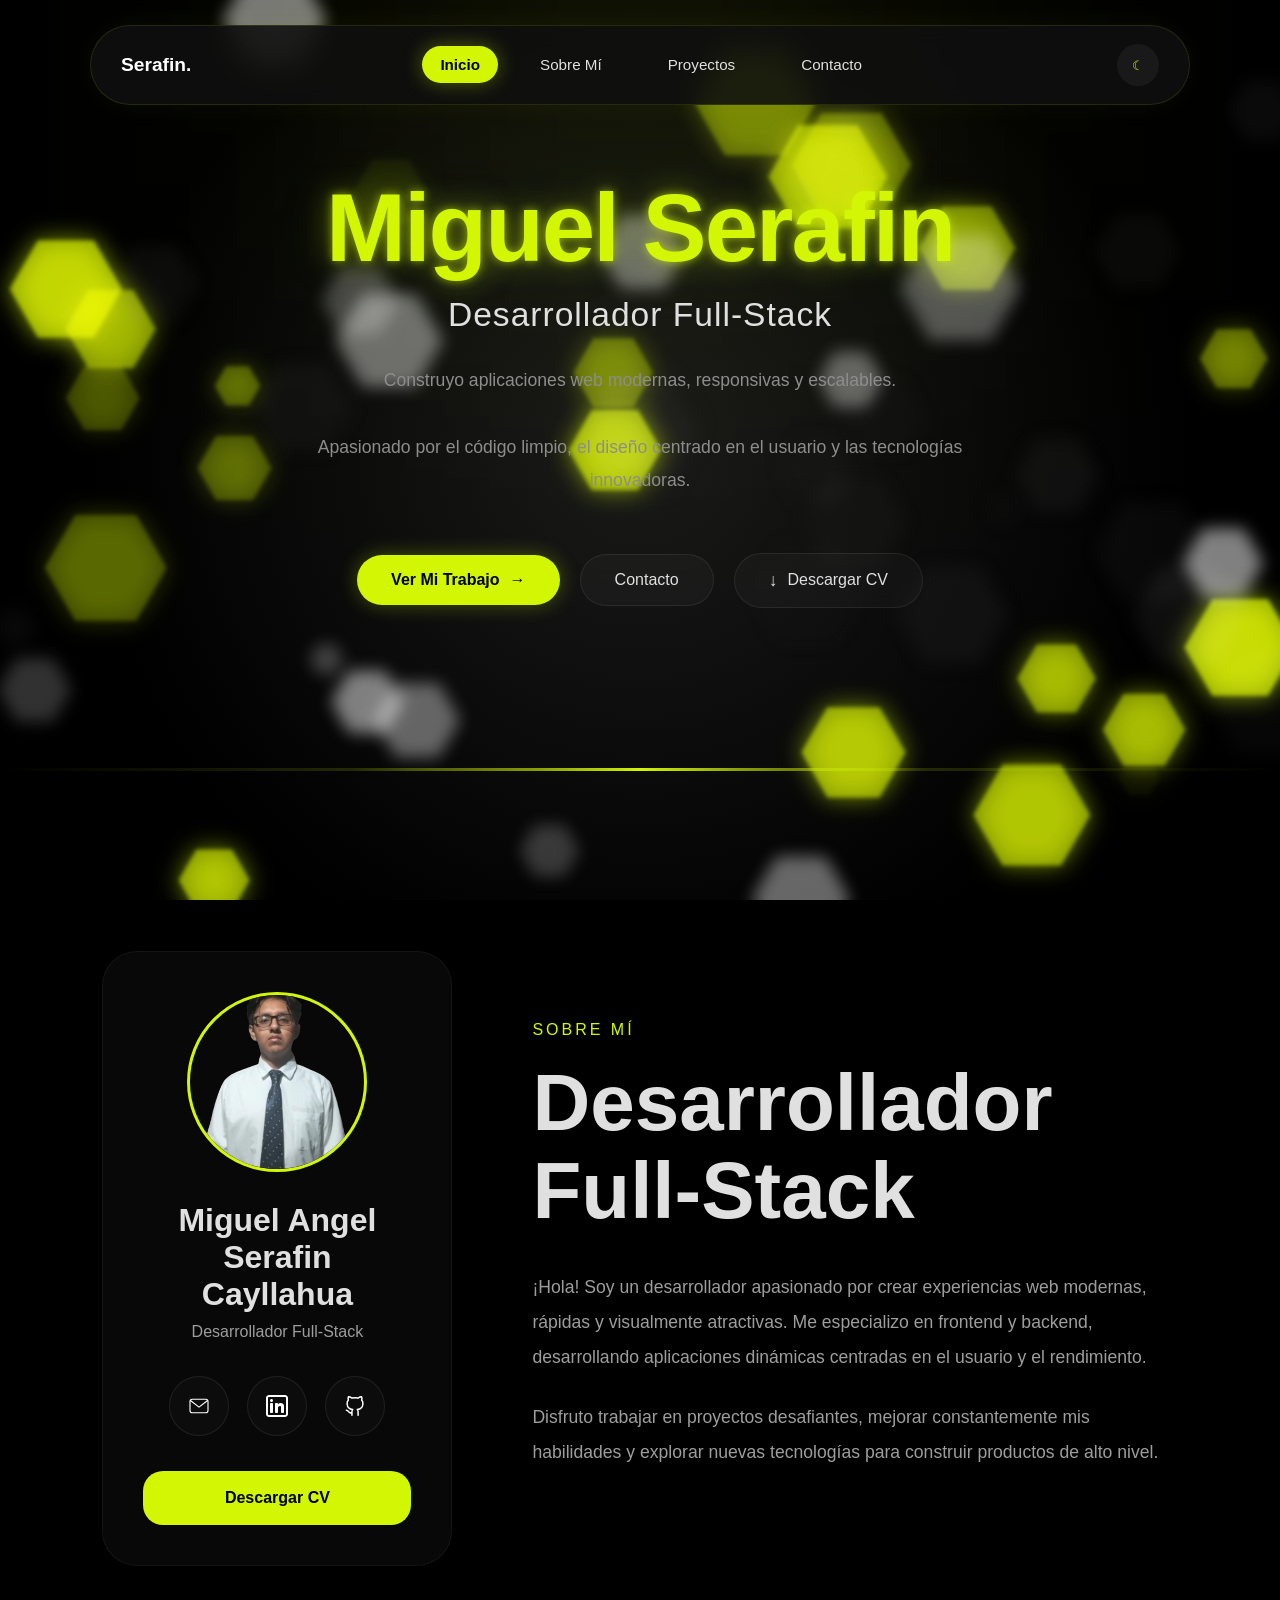
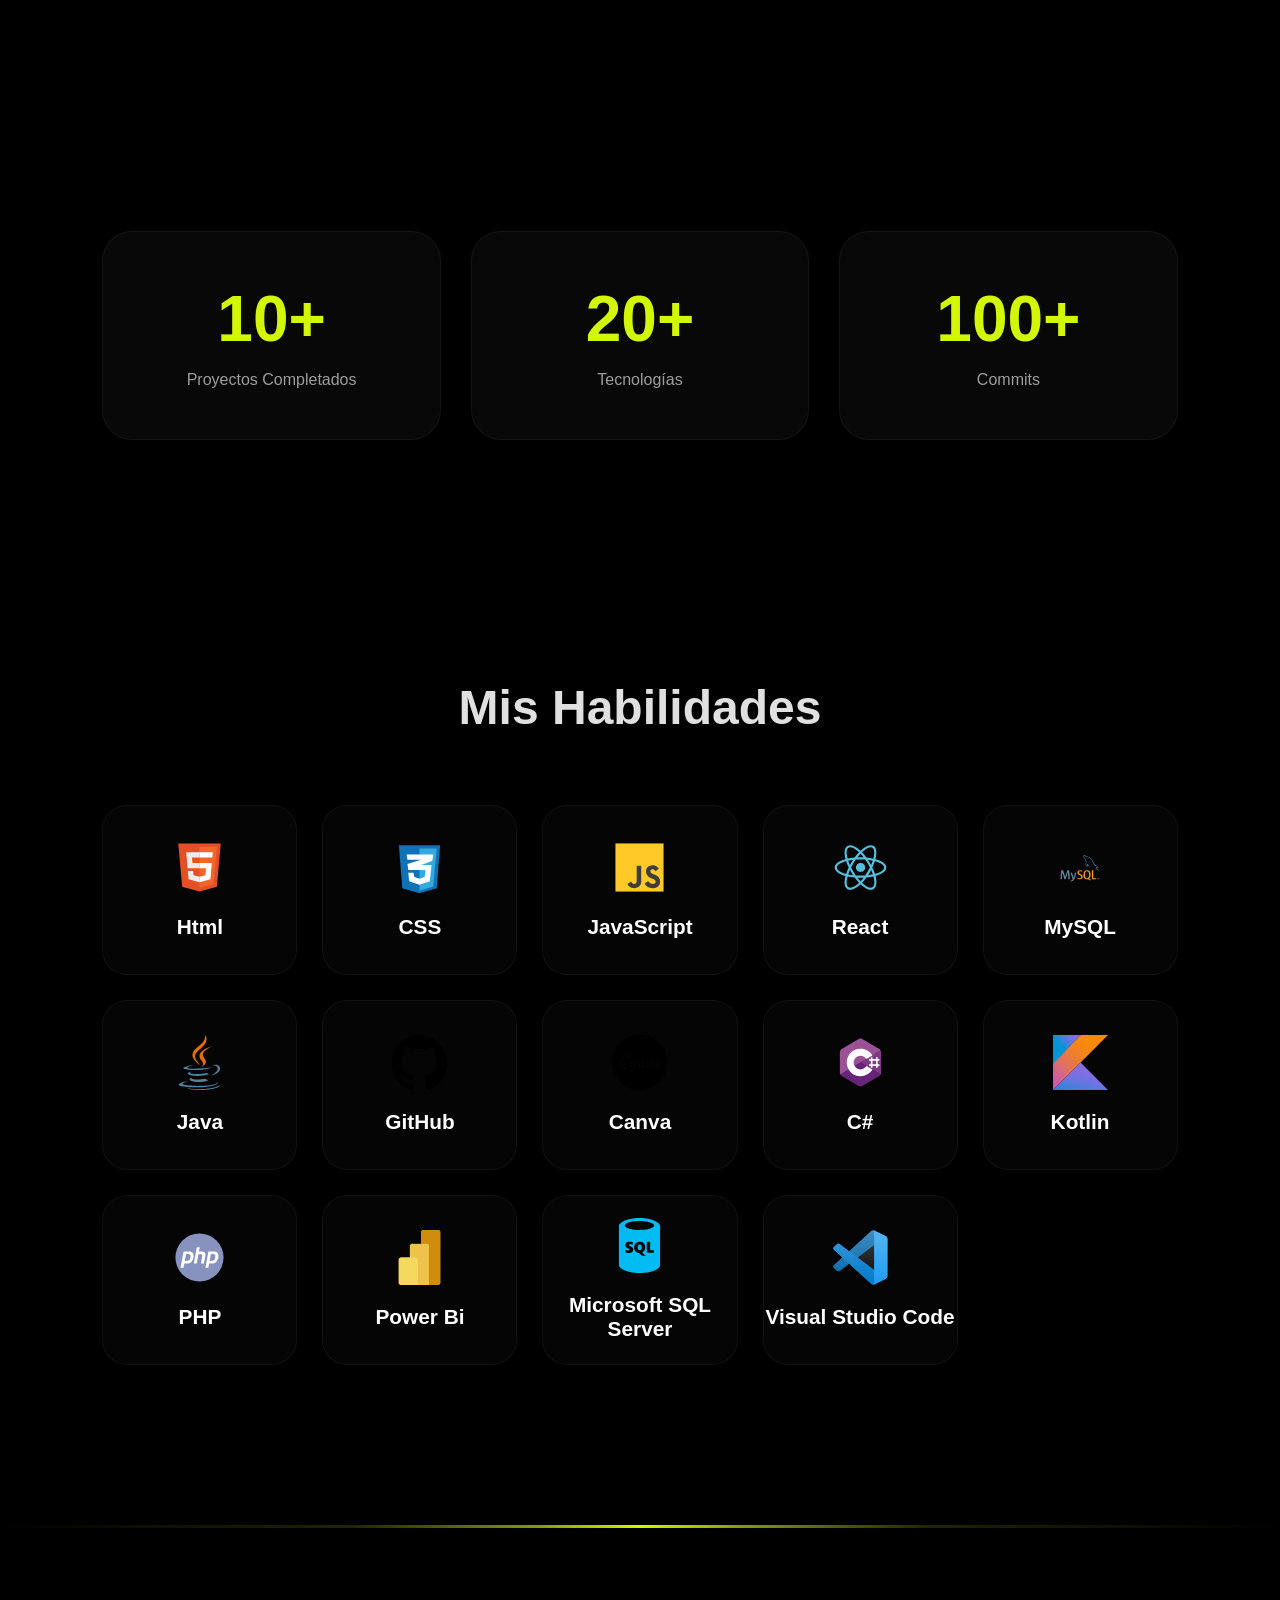
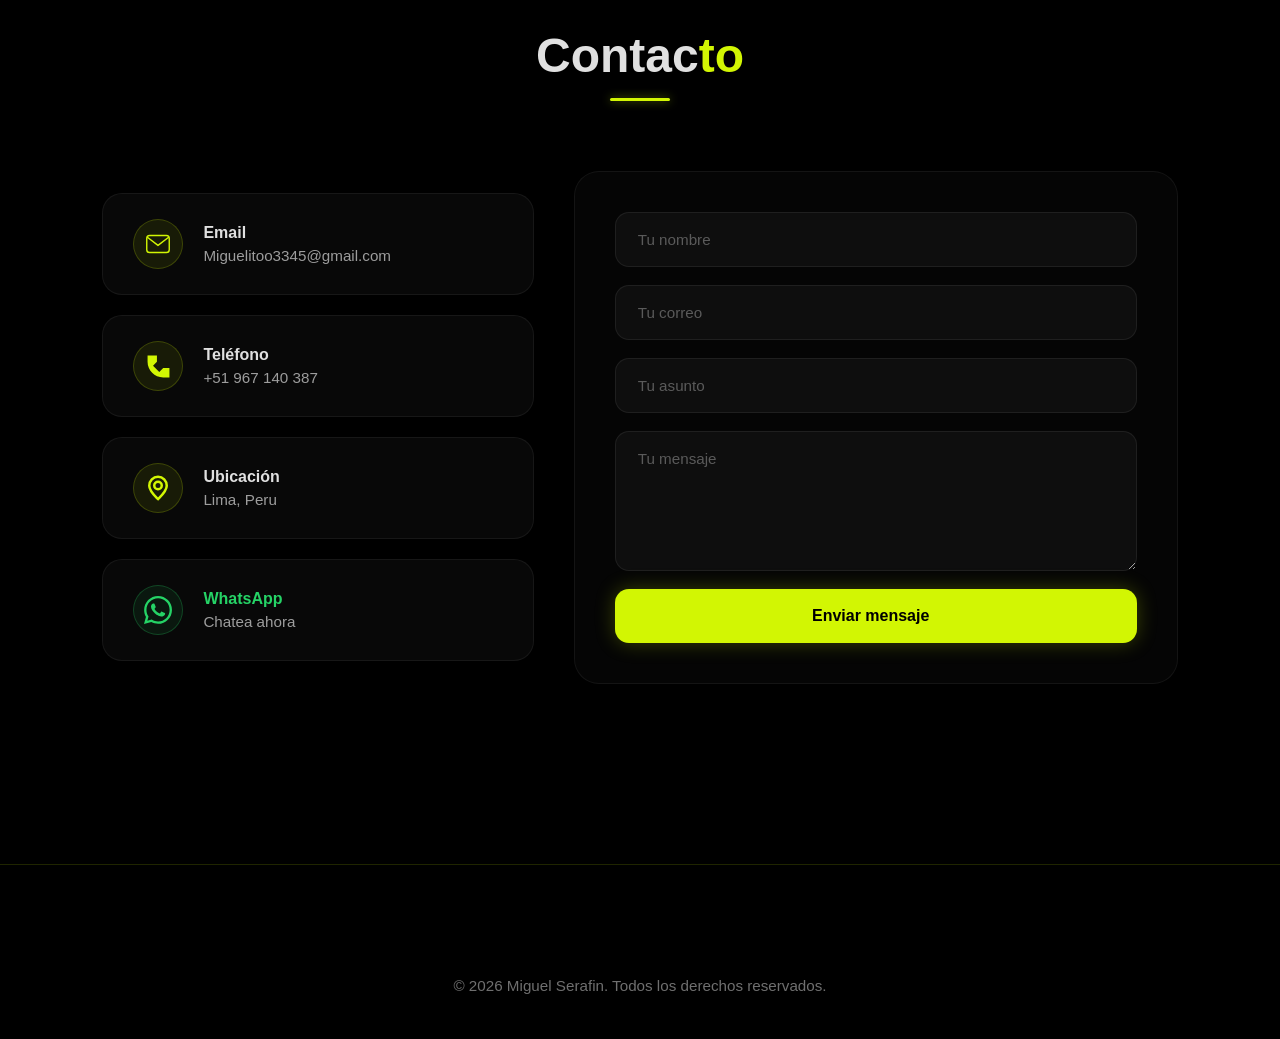
==== index.html @ 32eafc14 "Update index.html" ====
<!DOCTYPE html>
<html lang="es">

<head>

    <meta charset="UTF-8">

    <title>Portfolio</title>

    <link rel="icon" href="assets/icon/favicon.png">
    <link rel="stylesheet" href="CSS/footer.css">
    <link rel="stylesheet" href="CSS/navbar.css">
    <link rel="stylesheet" href="CSS/background.css">
    <link rel="stylesheet" href="CSS/style.css">
    
</head>

<body>

    <!-- BACKGROUND -->
    <canvas id="hex-bg"></canvas>
    <!-- NAVBAR -->
    <div id="navbar-container" ></div>
    <!--HERO-->
    <section class="hero-section" id="home">
        <div class="hero-container">
            <!-- TITLE -->
            <h1 class="hero-title">
                Miguel Serafin
            </h1>
            <!-- SUBTITLE -->
            <h2 class="hero-subtitle">
                Desarrollador Full-Stack
            </h2>
            <!-- DESCRIPTION -->
            <p class="hero-description">
                Construyo aplicaciones web modernas,
                responsivas y escalables.
                <br><br>
                Apasionado por el código limpio,
                el diseño centrado en el usuario
                y las tecnologías innovadoras.

            </p>
            <!-- BUTTONS -->
            <div class="hero-buttons">
                <!-- PROJECTS -->
                <a
                    href="proyectos.html"
                    class="btn btn-primary"
                >
                    Ver Mi Trabajo
                    <span class="arrow">
                        →
                    </span>
                </a>
                <!-- CONTACT -->
                <a
                    href="#contact"
                    class="btn btn-secondary"
                >
                    Contacto
                </a>
                <!-- CV -->
                <a
                    href="#"
                    class="btn btn-secondary btn-icon"
                >
                    <span class="icon-download">
                        ↓
                    </span>
                    Descargar CV
                </a>
            </div>
        </div>
    </section>

    
<div class="divider-line"></div>
<!-------------------------------------------------------------------------------------------------------------
                                                        SOBRE MÍ 
 -------------------------------------------------------------------------------------------------------------->
<section class="about-hero" id="about">

        <div class="about-container">

            <!-- LEFT PROFILE -->
            <div class="about-profile">

                <!-- IMAGE -->
                <div  class="profile-image">
                    <img src="assets/imagen/foto-cv-1.webp" alt="Foto"/>
                </div >

                <!-- NAME -->
                <h2>
                    Miguel Angel </br>Serafin Cayllahua
                </h2>

                <span class="profile-role">
                    Desarrollador Full-Stack
                </span>

                <!-- SOCIALS -->
                <div class="profile-socials">

                    <a href="#contact">
                        <img src="assets/icon/email-svg.svg" alt="LinkedIn">
                    </a>

                    <a href="#">
                        <img src="assets/icon/lkdn-svg.svg" alt="LinkedIn">
                    </a>

                    <a href="#">
                        <img src="assets/icon/hg-svg.svg" alt="LinkedIn">
                    </a>

                </div>

                <!-- BUTTON -->
                <a href="assets/doc/CV_Serafin.pdf" class="profile-btn" download>
                    Descargar CV
                </a>

            </div>

            <!-- RIGHT CONTENT -->
            <div class="about-content">

                <p class="about-tag">
                    SOBRE MÍ
                </p>

                <h1>
                    Desarrollador Full-Stack
                </h1>

                <p class="about-description">

                    ¡Hola! Soy un desarrollador apasionado
                    por crear experiencias web modernas,
                    rápidas y visualmente atractivas.

                    Me especializo en frontend y backend,
                    desarrollando aplicaciones dinámicas
                    centradas en el usuario y el rendimiento.

                </p>

                <p class="about-description">

                    Disfruto trabajar en proyectos desafiantes,
                    mejorar constantemente mis habilidades
                    y explorar nuevas tecnologías para
                    construir productos de alto nivel.

                </p>

            </div>

        </div>

    </section>
    <!-- ========================= -->
    <!-- STATS -->
    <!-- ========================= -->

    <section class="stats-section">

        <div class="stats-grid">
            <!--
            <div class="stat-card">

                <h2>3+</h2>

                <span>
                    Años de Experiencia
                </span>

            </div>
            -->

            <div class="stat-card">

                <h2>10+</h2>

                <span>
                    Proyectos Completados
                </span>

            </div>

            <div class="stat-card">

                <h2>20+</h2>

                <span>
                    Tecnologías
                </span>

            </div>

            <div class="stat-card">

                <h2>100+</h2>

                <span>
                    Commits
                </span>

            </div>

        </div>

    </section>

    <!-- ========================= -->
    <!-- SKILLS -->
    <!-- ========================= -->

    <section class="skills-section">

        <div class="section-title">

            <h2>
                Mis Habilidades
            </h2>

        </div>

        <div class="skills-grid">

            
            <div class="skill-card Html">

                <img src="assets/icon/html_svg.svg" alt="Html">

                <h3>Html</h3>

            </div>
            <div class="skill-card CSS">

                <img src="assets/icon/css_svg.svg" alt="CSS">

                <h3>CSS</h3>

            </div>
            <div class="skill-card JaSc">

                <img src="assets/icon/js_svg.svg" alt="JaSc">

                <h3>JavaScript</h3>

            </div>
            <div class="skill-card react">

                <img src="assets/icon/react-svg.svg" alt="React">

                <h3>React</h3>

            </div>
            <div class="skill-card mysql">

                <img src="assets/icon/mysql_svg.svg" alt="mysql">

                <h3>MySQL</h3>

            </div>
            
            <div class="skill-card java">

                <img src="assets/icon/java_svg.svg" alt="java">

                <h3>Java</h3>

            </div>
            
            <div class="skill-card github">

                <img src="assets/icon/github_svg.svg" alt="github">

                <h3>GitHub</h3>

            </div>
            
            <div class="skill-card canva">

                <img src="assets/icon/Canva_svg.svg" alt="canva">

                <h3>Canva</h3>

            </div>
            <div class="skill-card csharp">

                <img src="assets/icon/csharp_svg.svg" alt="csharp">

                <h3>C#</h3>

            </div>
            <div class="skill-card kotlin">

                <img src="assets/icon/kotlin_svg.svg" alt="kotlin">

                <h3>Kotlin</h3>

            </div>
            <div class="skill-card php">

                <img src="assets/icon/php_svg.svg" alt="php">

                <h3>PHP</h3>

            </div>
            <div class="skill-card powerbi">

                <img src="assets/icon/PowerBI_svg.svg" alt="powerbi">

                <h3>Power Bi</h3>

            </div>
            <div class="skill-card sql">

                <img src="assets/icon/sql_svg.svg" alt="sql">

                <h3>Microsoft SQL Server</h3>

            </div>
            <div class="skill-card vsc">

                <img src="assets/icon/visual_studio_code_svg.svg" alt="vsc">

                <h3>Visual Studio Code</h3>

            </div>

        </div>

    </section>

     <!-------------------------------------------------------------------------------------------------------------
                                                            FIN
    -------------------------------------------------------------------------------------------------------------->
    <div class="divider-line"></div>
    <!-------------------------------------------------------------------------------------------------------------
                                                            CONTACTAME
    -------------------------------------------------------------------------------------------------------------->

    <section class="contact-section" id="contact">

        <div class="contact-title">
            <h2>Contac<span>to</span></h2>
            <div class="contact-underline"></div>
        </div>

        <div class="contact-container">

            <!-- LEFT - INFO -->
            <div class="contact-info">

                <!-- EMAIL -->
                <div class="contact-card">
                    <div class="contact-icon">
                        <img src="assets/icon/email-svg.svg" alt="WhatsApp" width="30" height="30">
                    </div>
                    <div class="contact-text">
                        <h3>Email</h3>
                        <p>Miguelitoo3345@gmail.com</p>
                    </div>
                </div>

                <!-- PHONE -->
                <div class="contact-card">
                    <div class="contact-icon">
                        <img src="assets/icon/phone-svg.svg" alt="WhatsApp" width="25" height="25">
                    </div>
                    <div class="contact-text">
                        <h3>Teléfono</h3>
                        <p>+51 967 140 387</p>
                    </div>
                </div>

                <!-- LOCATION -->
                <div class="contact-card">
                    <div class="contact-icon">
                        <img src="assets/icon/location-svg.svg" alt="WhatsApp" width="30" height="30">
                    </div> 
                    <div class="contact-text">
                        <h3>Ubicación</h3>
                        <p>Lima, Peru</p>
                    </div>
                </div>

                <!-- WHATSAPP -->
                <div class="contact-card contact-card--whatsapp">
                    <div class="contact-icon">
                        <img src="assets/icon/wsp-2-svg.svg" alt="WhatsApp" width="30" height="30">
                    </div>
                    <div class="contact-text">
                        <h3>WhatsApp</h3>
                        <p>Chatea ahora</p>
                    </div>
                </div>

            </div>

            <!-- RIGHT - FORM -->
            <div class="contact-form">

                <input type="text" placeholder="Tu nombre" class="contact-input"/>

                <input type="email" placeholder="Tu correo" class="contact-input"/>

                <input type="text" placeholder="Tu asunto" class="contact-input"/>

                <textarea placeholder="Tu mensaje" class="contact-textarea"></textarea>

                <button class="contact-btn">
                    Enviar mensaje
                    <i class="fa-solid fa-paper-plane"></i>
                </button>

            </div>

        </div>

    </section>

    <!-------------------------------------------------------------------------------------------------------------
                                                            FIN
    -------------------------------------------------------------------------------------------------------------->




    
    <!-- FOOTER -->
    <div id="footer-container"></div>

    <!-- JAVASCRIPT -->
    <script src="JS/navbar.js"></script>
    <script src="JS/footer.js"></script>
    <script src="JS/background.js"></script>

</body>

</html>
---- CSS/footer.css ----
/****************************************************************
                            FOOTER
****************************************************************/

.footer{
    width:100%;

    padding:
    45px 20px;

    margin-top:120px;

    display:flex;
    flex-direction:column;
    align-items:center;
    justify-content:center;

    gap:25px;

    position:relative;

    border-top:
    1px solid rgba(210,246,3,0.15);

    background:
    rgba(0,0,0,0.45);

    backdrop-filter:blur(8px);
}

/* ================================================= */
/* SOCIALS */
/* ================================================= */

.footer-socials{
    display:flex;

    align-items:center;

    gap:28px;
}

/* ================================================= */

.footer-socials a{
    width:42px;
    height:42px;

    border-radius:50%;

    display:flex;
    align-items:center;
    justify-content:center;

    text-decoration:none;

    color:#8d8d8d;

    font-size:1.05rem;

    transition:0.35s ease;

    position:relative;
}

/* ================================================= */

.footer-socials a:hover{
    color:#D2F603;

    transform:translateY(-4px);

    text-shadow:
    0 0 15px rgba(210,246,3,0.7);
}

/* ================================================= */

.footer p{
    color:#6f6f6f;

    font-size:0.95rem;

    text-align:center;
}

/****************************************************************
                        RESPONSIVE
****************************************************************/

@media(max-width:768px){

    .footer{
        padding:
        40px 20px;
    }

    .footer-socials{
        gap:20px;
    }

}
---- CSS/navbar.css ----
/****************************************************************
                        NAVBAR
****************************************************************/

.header{
    position:fixed;

    top:25px;
    left:50%;

    transform:translateX(-50%);

    width:100%;

    display:flex;
    justify-content:center;

    z-index:9999;
}

/* ================================================= */

.navbar{
    width:1100px;
    height:80px;

    padding:0 30px;

    display:flex;
    align-items:center;
    justify-content:space-between;

    border-radius:60px;

    background:
    rgba(15,15,15,0.88);

    border:
    1px solid rgba(210,246,3,0.12);

    backdrop-filter:blur(12px);

    box-shadow:
    0 0 30px rgba(210,246,3,0.05);
}

/* ================================================= */

.logo{
    color:white;

    font-size:1.2rem;

    font-weight:700;
}

/* ================================================= */

.nav-links{
    display:flex;

    align-items:center;

    gap:18px;

    list-style:none;
}

/* ================================================= */

.nav-links a{
    text-decoration:none;

    color:#9f9f9f;

    padding:14px 24px;

    border-radius:40px;

    transition:0.35s ease;

    font-size:0.95rem;
}

/* ================================================= */

.nav-links a:hover{
    color:white;

    background:
    rgba(210,246,3,0.08);
}

/* ================================================= */

.nav-links a.active{
    background:#D2F603;

    color:#000;

    font-weight:700;

    box-shadow:
    0 0 25px rgba(210,246,3,0.45);
}

/* ================================================= */

.nav-right{
    display:flex;
    align-items:center;
}

/* ================================================= */

.theme-btn{
    width:42px;
    height:42px;

    border-radius:50%;

    border:none;

    cursor:pointer;

    background:
    rgba(255,255,255,0.05);

    color:#D2F603;

    transition:0.3s ease;
}

/* ================================================= */

.theme-btn:hover{
    transform:scale(1.08);

    background:#D2F603;

    color:#000;
}
/****************************************************************
                color cambiante al selecionar
*****************************************************************/
/* ========================= */
/* NAV LINKS */
/* ========================= */

.nav-links a{

    color:#E0E0E0;

    text-decoration:none;

    transition:0.3s ease;

    position:relative;
}

/* ========================= */
/* HOVER */
/* ========================= */

.nav-links a:hover{

    color:#D2F603;
}

/* ========================= */
/* ACTIVE */
/* ========================= */

.nav-links a.active{

    color:#D2F603;

    font-weight:700;
}

/* LINE */

/* ========================= */
/* ACTIVE */
/* ========================= */

.nav-links a.active{

    background:#D2F603;

    color:#000000;

    font-weight:700;

    padding:10px 18px;

    border-radius:30px;

    box-shadow:
    0 0 20px rgba(210,246,3,0.35);
}
.nav-links a:hover{

    color:#D2F603;
}
.nav-links a.active:hover{

    color:#000000;
}
/****************************************************************
                    RESPONSIVE
****************************************************************/

@media(max-width:1150px){

    .navbar{
        width:95%;
    }

}

@media(max-width:768px){

    .navbar{
        height:auto;

        padding:20px;

        flex-direction:column;

        gap:20px;

        border-radius:30px;
    }

    .nav-links{
        flex-wrap:wrap;

        justify-content:center;
    }

}
---- CSS/background.css ----
body{
    margin:0;

    background:
    linear-gradient(
        180deg,
        #1A1A1A 0%,
        #000000 50%,
        #1A1A1A 100%
    );

    overflow:hidden;
}

/* CANVAS */

#hex-bg{
    position:fixed;

    top:0;
    left:0;

    width:100%;
    height:100%;

    z-index:-1;
}
---- CSS/style.css ----
/* ===================================================== */
/* VARIABLES & RESET */
/* ===================================================== */

:root {
    --bg-main: #000000;
    --bg-secondary: #1A1A1A;
    --accent: #D2F603;
    --text-main: #E0E0E0;
}

* {
    margin: 0;
    padding: 0;
    box-sizing: border-box;
}

/* ===================================================== */
/* BODY */
/* ===================================================== */

body {
    font-family: Arial, sans-serif;
    background: var(--bg-main);
    color: var(--text-main);
    overflow-x: hidden;
    overflow-y: auto;
}

body::before {
    content: "";
    position: fixed;
    width: 600px;
    height: 600px;
    top: -300px;
    left: 50%;
    transform: translateX(-50%);
    background: rgba(210, 246, 3, 0.06);
    filter: blur(140px);
    z-index: -1;
}

/* ===================================================== */
/* BACKGROUND */
/* ===================================================== */

#hex-bg {
    position: fixed;
    top: 0;
    left: 0;
    width: 100%;
    height: 100%;
    z-index: -10;
    background: radial-gradient(circle at center, #1A1A1A 0%, #000000 70%);
}

/* ===================================================== */
/* LAYOUT */
/* ===================================================== */

main {
    width: 100%;
    position: relative;
    z-index: 2;
}

section {
    width: 100%;
    padding: 120px 8%;
}

/* ===================================================== */
/* HERO SECTION */
/* ===================================================== */

.hero-section {
    width: 100%;
    min-height: auto;
    display: flex;
    justify-content: center;
    align-items: flex-start;
    text-align: center;
    padding: 180px 20px 120px;
    position: relative;
    z-index: 2;
}

.hero-container {
    width: 100%;
    max-width: 900px;
    display: flex;
    flex-direction: column;
    align-items: center;
}

.hero-title {
    font-family: 'Rajdhani', sans-serif;
    font-size: 6rem;
    font-weight: 700;
    color: #D2F603;
    line-height: 1;
    letter-spacing: -2px;
    margin-bottom: 20px;
    text-shadow: 0 0 10px rgba(210, 246, 3, 0.6), 0 0 30px rgba(210, 246, 3, 0.35), 0 0 60px rgba(210, 246, 3, 0.15);
}

.hero-subtitle {
    font-size: 2.1rem;
    font-weight: 300;
    color: #E0E0E0;
    margin-bottom: 30px;
    letter-spacing: 1px;
}

.hero-description {
    max-width: 750px;
    font-size: 1.1rem;
    line-height: 1.9;
    color: #8d8d8d;
    margin-bottom: 55px;
}

.hero-buttons {
    display: flex;
    justify-content: center;
    align-items: center;
    flex-wrap: wrap;
    gap: 20px;
}

/* ===================================================== */
/* BUTTONS */
/* ===================================================== */

.btn {
    display: inline-flex;
    align-items: center;
    justify-content: center;
    gap: 10px;
    padding: 16px 34px;
    border-radius: 50px;
    text-decoration: none;
    font-size: 1rem;
    transition: 0.35s ease;
    position: relative;
    overflow: hidden;
}

.btn-primary {
    background: #D2F603;
    color: #000;
    font-weight: 700;
    box-shadow: 0 0 20px rgba(210, 246, 3, 0.3);
}

.btn-primary:hover {
    transform: translateY(-4px);
    box-shadow: 0 0 35px rgba(210, 246, 3, 0.45);
}

.arrow {
    transition: 0.3s ease;
}

.btn-primary:hover .arrow {
    transform: translateX(4px);
}

.btn-secondary {
    background: rgba(255, 255, 255, 0.03);
    border: 1px solid rgba(255, 255, 255, 0.08);
    color: #E0E0E0;
    backdrop-filter: blur(10px);
}

.btn-secondary:hover {
    transform: translateY(-4px);
    border-color: rgba(210, 246, 3, 0.25);
    background: rgba(255, 255, 255, 0.06);
    box-shadow: 0 0 20px rgba(210, 246, 3, 0.08);
}

.icon-download {
    font-size: 1.1rem;
}

/* ===================================================== */
/* ABOUT SECTION */
/* ===================================================== */

.about-hero {
    width: 100%;
    min-height: 100vh;
    padding: 140px 8% 80px;
}

.about-container {
    max-width: 1300px;
    margin: auto;
    display: grid;
    grid-template-columns: 350px 1fr;
    gap: 80px;
    align-items: center;
}

/* ===================================================== */
/* PROFILE */
/* ===================================================== */

.about-profile {
    background: rgba(255, 255, 255, 0.03);
    border: 1px solid rgba(255, 255, 255, 0.05);
    border-radius: 35px;
    padding: 40px;
    text-align: center;
    backdrop-filter: blur(10px);
}

.profile-image {
    width: 180px;
    height: 180px;
    margin: auto;
    margin-bottom: 30px;
    border-radius: 50%;
    overflow: hidden;
    border: 3px solid var(--accent);
}

.profile-image img {
    width: 100%;
    height: 100%;
    object-fit: cover;
    display: block;
}

.fake-image {
    width: 100%;
    height: 100%;
    border-radius: 50%;
    background: linear-gradient(135deg, #1A1A1A, #2a2a2a);
    border: 3px solid var(--accent);
    display: flex;
    align-items: center;
    justify-content: center;
    color: var(--accent);
    font-weight: 700;
    letter-spacing: 3px;
    box-shadow: 0 0 30px rgba(210, 246, 3, 0.15);
}

.about-profile h2 {
    font-size: 2rem;
    margin-bottom: 10px;
}

.about-profile span {
    color: #9d9d9d;
}

.profile-role {
    color: #9d9d9d;
    display: block;
    margin-bottom: 35px;
}

/* ===================================================== */
/* SOCIALS */
/* ===================================================== */

.profile-socials {
    display: flex;
    justify-content: center;
    gap: 18px;
    margin-bottom: 35px;
}
/******************************************************************/
.profile-socials a {
    width: 60px;
    height: 60px;

    border-radius: 50%;

    display: flex;

    align-items: center;
    justify-content: center;

    text-decoration: none;

    border: 1px solid rgba(255, 255, 255, 0.08);

    background: rgba(255, 255, 255, 0.02);

    transition: 0.35s ease;
}

/* SVG ICON */
.profile-socials a img{
    width:24px;
    height:24px;

    filter:
    brightness(0)
    invert(1);

    transition:0.35s ease;
}

/* HOVER */
.profile-socials a:hover{

    background:var(--accent);

    border-color:var(--accent);

    transform:
    translateY(-5px)
    scale(1.05);

    box-shadow:
    0 0 25px rgba(210,246,3,0.35);
}

/* ICON HOVER */
.profile-socials a:hover img{

    filter:
    brightness(0);

}
/******************************************************************/

.profile-socials a:hover {
    background: var(--accent);
    border-color: var(--accent);
    color: #000;
    transform: translateY(-5px) scale(1.05);
    box-shadow: 0 0 25px rgba(210, 246, 3, 0.35);
}

.profile-btn {
    width: 100%;
    display: block;
    padding: 18px;
    border-radius: 20px;
    text-decoration: none;
    background: var(--accent);
    color: #000;
    font-weight: 700;
    transition: 0.3s ease;
}

.profile-btn:hover {
    transform: translateY(-5px);
}

/* ===================================================== */
/* ABOUT CONTENT */
/* ===================================================== */

.about-tag {
    color: var(--accent);
    letter-spacing: 3px;
    margin-bottom: 20px;
}

.about-content h1 {
    font-size: 5rem;
    line-height: 1.1;
    margin-bottom: 35px;
}

.about-description {
    color: #9d9d9d;
    line-height: 2;
    font-size: 1.1rem;
    margin-bottom: 25px;
    max-width: 850px;
}

/* ===================================================== */
/* SECTION TITLES */
/* ===================================================== */

.section-title {
    text-align: center;
    margin-bottom: 70px;
}

.section-title h2 {
    font-size: 3rem;
}

/* ===================================================== */
/* STATS */
/* ===================================================== */

.stats-grid {
    max-width: 1200px;
    margin: auto;
    display: grid;
    grid-template-columns: repeat(auto-fit, minmax(220px, 1fr));
    gap: 30px;
}

.stat-card {
    background: rgba(255, 255, 255, 0.03);
    border: 1px solid rgba(255, 255, 255, 0.05);
    border-radius: 30px;
    padding: 50px 30px;
    text-align: center;
    transition: 0.3s ease;
}

.stat-card:hover {
    transform: translateY(-8px);
    border-color: var(--accent);
}

.stat-card h2 {
    font-size: 4rem;
    color: var(--accent);
    margin-bottom: 15px;
}

.stat-card span {
    color: #9d9d9d;
}

/* ===================================================== */
/* SKILLS */
/* ===================================================== */

.skills-grid {
    display: grid;
    grid-template-columns: repeat(auto-fit, minmax(180px, 1fr));
    gap: 25px;
}

.skill-card {
    height: 170px;
    position: relative;
    overflow: hidden;
    border-radius: 25px;
    border: 1px solid rgba(255, 255, 255, 0.05);
    background: rgba(255, 255, 255, 0.02);
    backdrop-filter: blur(10px);
    display: flex;
    flex-direction: column;
    align-items: center;
    justify-content: center;
    gap: 20px;
    cursor: pointer;
    transition: 0.35s ease;
}

.skill-card::before {
    content: "";
    position: absolute;
    inset: 0;
    background: var(--skill-color-transparent);
    opacity: 0;
    transition: 0.4s ease;
    filter: blur(50px);
    z-index: 0;
}

.skill-card:hover::before {
    opacity: 1;
}

.skill-card img,
.skill-card h3 {
    position: relative;
    z-index: 2;
}

.skill-card img {
    width: 55px;
    height: 55px;
    object-fit: contain;
    transition: 0.35s ease;
}

.skill-card h3 {
    color: #fff;
    font-size: 1.3rem;
    font-weight: 600;
    transition: 0.35s ease;
    text-align: center;
}

.skill-card:hover {
    transform: translateY(-8px);
    border-color: var(--skill-color);
    box-shadow: 0 0 0px var(--skill-shadow);
}

.skill-card:hover img {
    transform: scale(1.18);
}

.skill-card:hover h3 {
    color: var(--skill-color);
    font-weight: 600;
}

/* ===================================================== */
/* SKILL COLORS */
/* ===================================================== */

.react   { --skill-color: #61DAFB; --skill-shadow: rgba(97, 218, 251, 0.35); --skill-color-transparent: #306D7D; }
.Html    { --skill-color: #E34F26; --skill-shadow: rgba(228, 77, 38, 1);     --skill-color-transparent: #712713; }
.CSS     { --skill-color: #33A9DC; --skill-shadow: rgba(21, 114, 182, 1);    --skill-color-transparent: #19546E; }
.JaSc    { --skill-color: #F7DF1E; --skill-shadow: #323330;                  --skill-color-transparent: #7B6F0F; }
.mysql   { --skill-color: #00758F; --skill-shadow: #F29111;                  --skill-color-transparent: #794808; }
.java    { --skill-color: #E76F00; --skill-shadow: #5382A1;                  --skill-color-transparent: #294150; }
.csharp  { --skill-color: #512BD4; --skill-shadow: #512BD4;                  --skill-color-transparent: #142028; }
.github  { --skill-color: #FFFFFF; --skill-shadow: #FFFFFF;                  --skill-color-transparent: #808080; }
.kotlin  { --skill-color: #7F52FF; --skill-shadow: #7F52FF;                  --skill-color-transparent: #3F2980; }
.php     { --skill-color: #777BB4; --skill-shadow: #777BB4;                  --skill-color-transparent: #3B3D5A; }
.powerbi { --skill-color: #E1AD0E; --skill-shadow: #E1AD0E;                  --skill-color-transparent: #705607; }
.canva   { --skill-color: #00C4CC; --skill-shadow: #7D2AE8;                  --skill-color-transparent: #3E1574; }
.sql     { --skill-color: #00BCFF; --skill-shadow: #00BCFF;                  --skill-color-transparent: #005E80; }
.vsc     { --skill-color: #007ACC; --skill-shadow: #007ACC;                  --skill-color-transparent: #003D66; }

/* ===================================================== */
/* CONTACT SECTION */
/* ===================================================== */

.contact-section {
    width: 100%;
    padding: 60px 8%;
}

.contact-title {
    text-align: center;
    margin-bottom: 70px;
}

.contact-title h2 {
    font-size: 3rem;
    font-weight: 700;
    color: #E0E0E0;
}

.contact-title h2 span {
    color: #D2F603;
}

.contact-underline {
    width: 60px;
    height: 3px;
    background: #D2F603;
    margin: 15px auto 0;
    border-radius: 5px;
    box-shadow: 0 0 10px rgba(210, 246, 3, 0.5);
}

.contact-container {
    max-width: 1200px;
    margin: auto;
    display: grid;
    grid-template-columns: 1fr 1.4fr;
    gap: 40px;
    align-items: center;
}

.contact-info {
    display: flex;
    flex-direction: column;
    gap: 20px;
}

.contact-card {
    display: flex;
    align-items: center;
    gap: 20px;
    padding: 25px 30px;
    border-radius: 20px;
    background: rgba(255, 255, 255, 0.03);
    border: 1px solid rgba(255, 255, 255, 0.06);
    backdrop-filter: blur(10px);
    transition: 0.35s ease;
    cursor: pointer;
}

.contact-card:hover {
    border-color: rgba(210, 246, 3, 0.3);
    transform: translateY(-5px);
    box-shadow: 0 0 25px rgba(210, 246, 3, 0.08);
}

.contact-icon {
    width: 50px;
    height: 50px;
    border-radius: 50%;
    display: flex;
    align-items: center;
    justify-content: center;
    background: rgba(210, 246, 3, 0.08);
    border: 1px solid rgba(210, 246, 3, 0.2);
    color: #D2F603;
    font-size: 1.1rem;
    flex-shrink: 0;
    transition: 0.35s ease;
}


.contact-card:hover .contact-icon {
    background: rgba(210, 246, 3, 0.15);
    box-shadow: 0 0 20px rgba(210, 246, 3, 0.2);
}

.contact-text h3 {
    font-size: 1rem;
    font-weight: 700;
    color: #E0E0E0;
    margin-bottom: 5px;
}

.contact-text p {
    font-size: 0.95rem;
    color: #9d9d9d;
}

.contact-card--whatsapp .contact-icon {
    background: rgba(37, 211, 102, 0.08);
    border-color: rgba(37, 211, 102, 0.25);
    color: #25D366;
}

.contact-card--whatsapp:hover {
    border-color: rgba(37, 211, 102, 0.3);
    box-shadow: 0 0 25px rgba(37, 211, 102, 0.08);
}

.contact-card--whatsapp .contact-text h3 {
    color: #25D366;
}

.contact-form {
    display: flex;
    flex-direction: column;
    gap: 18px;
    padding: 40px;
    border-radius: 25px;
    background: rgba(255, 255, 255, 0.02);
    border: 1px solid rgba(255, 255, 255, 0.06);
    backdrop-filter: blur(10px);
}

.contact-input,
.contact-textarea {
    width: 100%;
    padding: 18px 22px;
    border-radius: 14px;
    border: 1px solid rgba(255, 255, 255, 0.07);
    background: rgba(255, 255, 255, 0.04);
    color: #E0E0E0;
    font-size: 0.95rem;
    font-family: Arial, sans-serif;
    outline: none;
    transition: 0.3s ease;
}

.contact-input::placeholder,
.contact-textarea::placeholder {
    color: #5a5a5a;
}

.contact-input:focus,
.contact-textarea:focus {
    border-color: rgba(210, 246, 3, 0.4);
    background: rgba(210, 246, 3, 0.03);
    box-shadow: 0 0 15px rgba(210, 246, 3, 0.07);
}

.contact-textarea {
    height: 140px;
    resize: vertical;
}

.contact-btn {
    width: 100%;
    padding: 18px;
    border: none;
    border-radius: 14px;
    background: #D2F603;
    color: #000;
    font-size: 1rem;
    font-weight: 700;
    cursor: pointer;
    display: flex;
    align-items: center;
    justify-content: center;
    gap: 10px;
    transition: 0.35s ease;
    box-shadow: 0 0 20px rgba(210, 246, 3, 0.25);
}

.contact-btn:hover {
    transform: translateY(-4px);
    box-shadow: 0 0 35px rgba(210, 246, 3, 0.4);
}
/* ===================================================== */
/* DIVIDER LINE */
/* ===================================================== */

.divider-line{

    width:100%;

    height:3px;

    background:
    radial-gradient(
        circle,
        rgba(210,246,3,1) 0%,
        rgba(210,246,3,0.65) 15%,
        rgba(210,246,3,0.15) 45%,
        transparent 100%
    );

    margin:40px auto;


}
/* ===================================================== */
/* RESPONSIVE */
/* ===================================================== */

@media (max-width: 1100px) {
    .hero-title { font-size: 5rem; }
}

@media (max-width: 1000px) {
    .about-container { grid-template-columns: 1fr; }
    .about-content h1 { font-size: 3rem; }
    .contact-container { grid-template-columns: 1fr; }
}

@media (max-width: 900px) {
    .contact-form { padding: 30px 20px; }
}

@media (max-width: 768px) {
    .hero-section { min-height: 100vh; padding: 140px 20px 90px; }
    .hero-title { font-size: 3.5rem; line-height: 1.1; }
    .hero-subtitle { font-size: 1.4rem; }
    .hero-description { font-size: 1rem; line-height: 1.8; }
    .hero-buttons { flex-direction: column; width: 100%; max-width: 320px; }
    .btn { width: 100%; }
}

@media (max-width: 500px) {
    .hero-section { padding-top: 130px; }
    .hero-title { font-size: 2.7rem; }
    .hero-subtitle { font-size: 1.15rem; }
    .hero-description { font-size: 0.95rem; }
    .btn { padding: 15px 24px; font-size: 0.95rem; }
    .contact-title h2 { font-size: 2.2rem; }
    .contact-card { padding: 20px; }
}
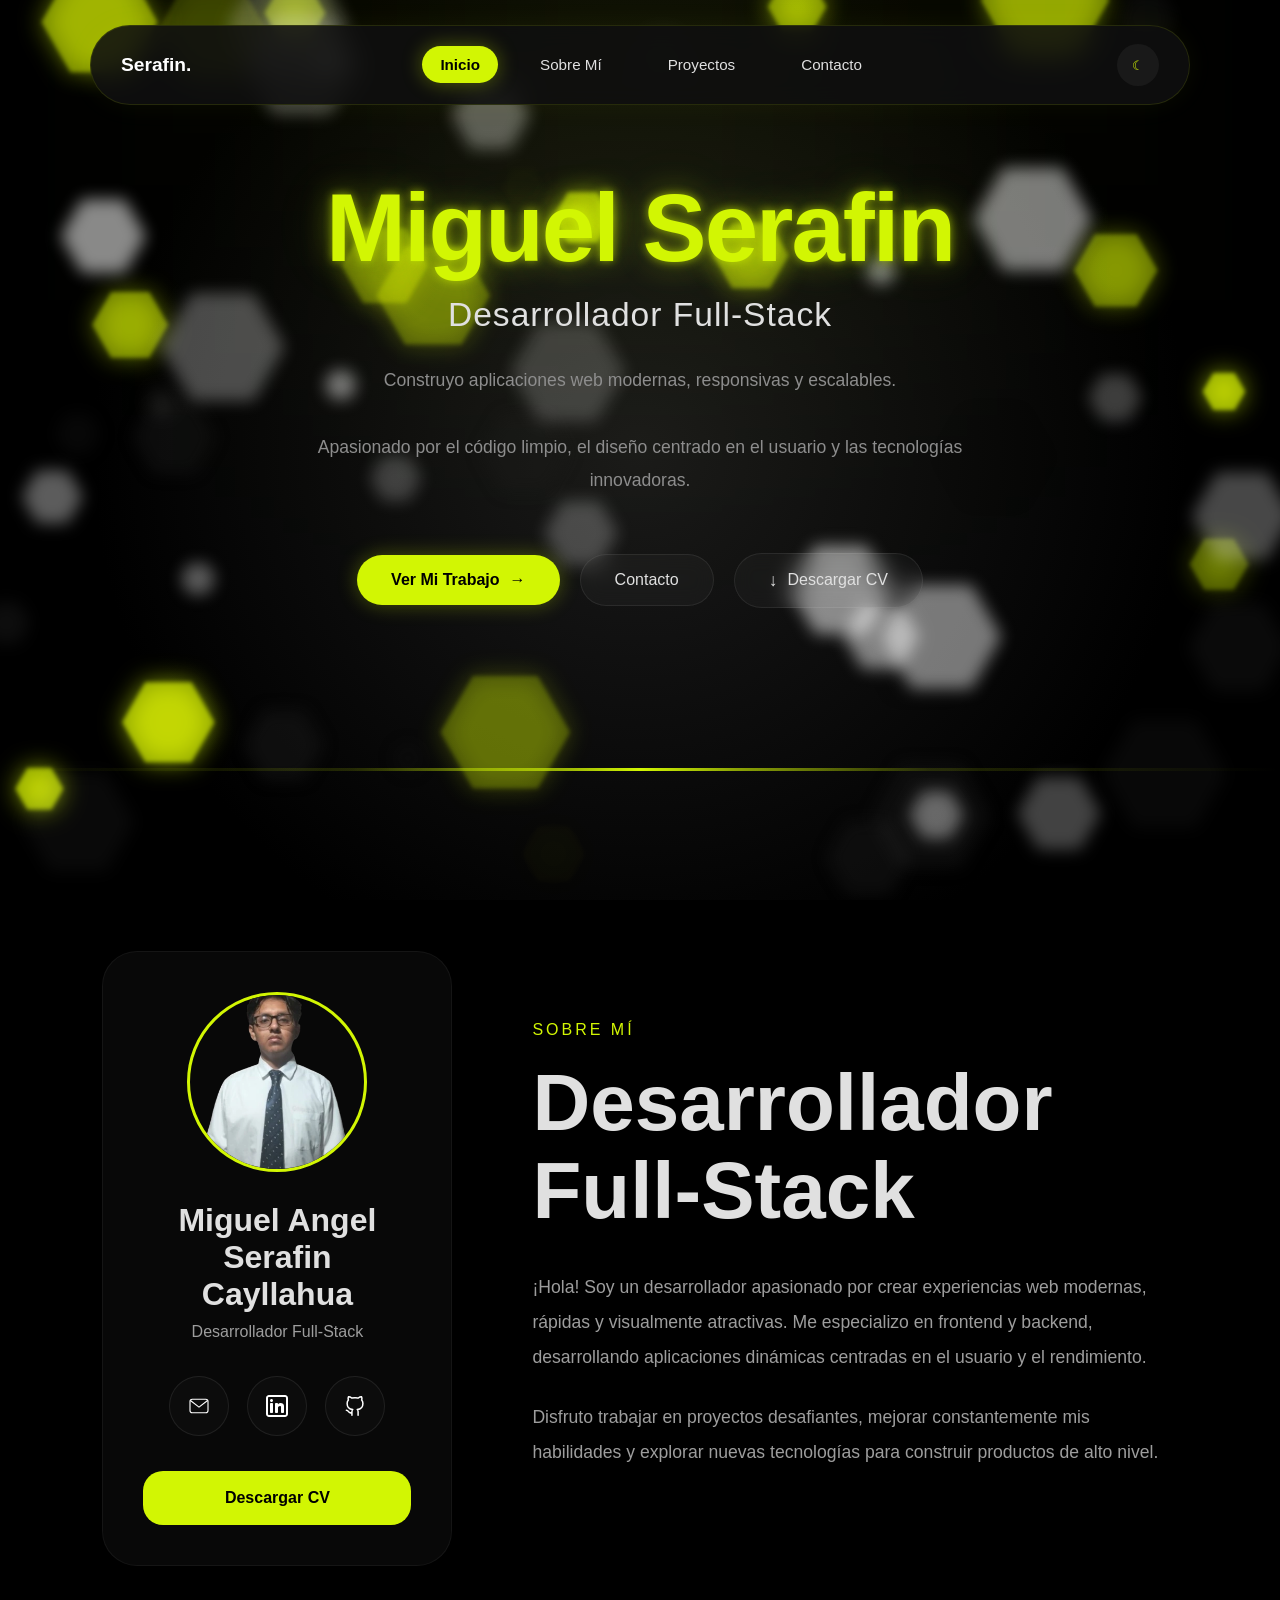
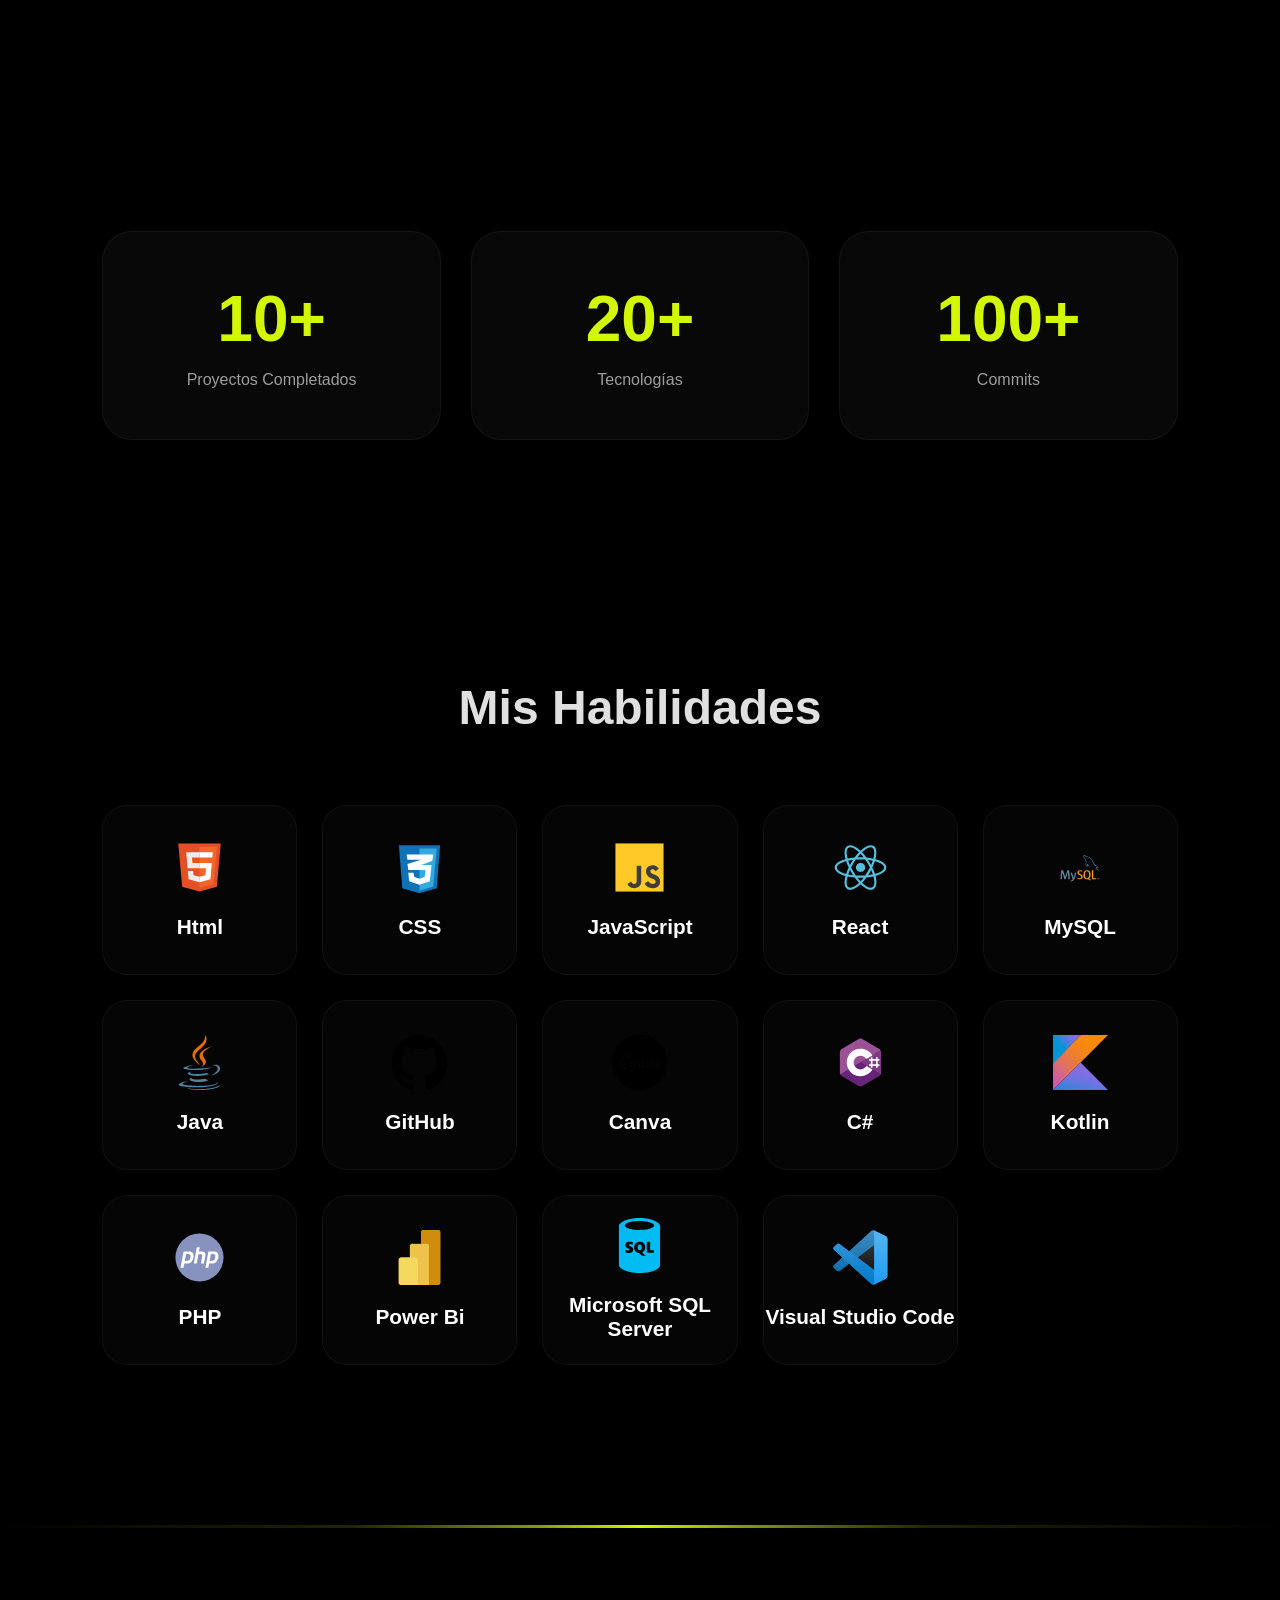
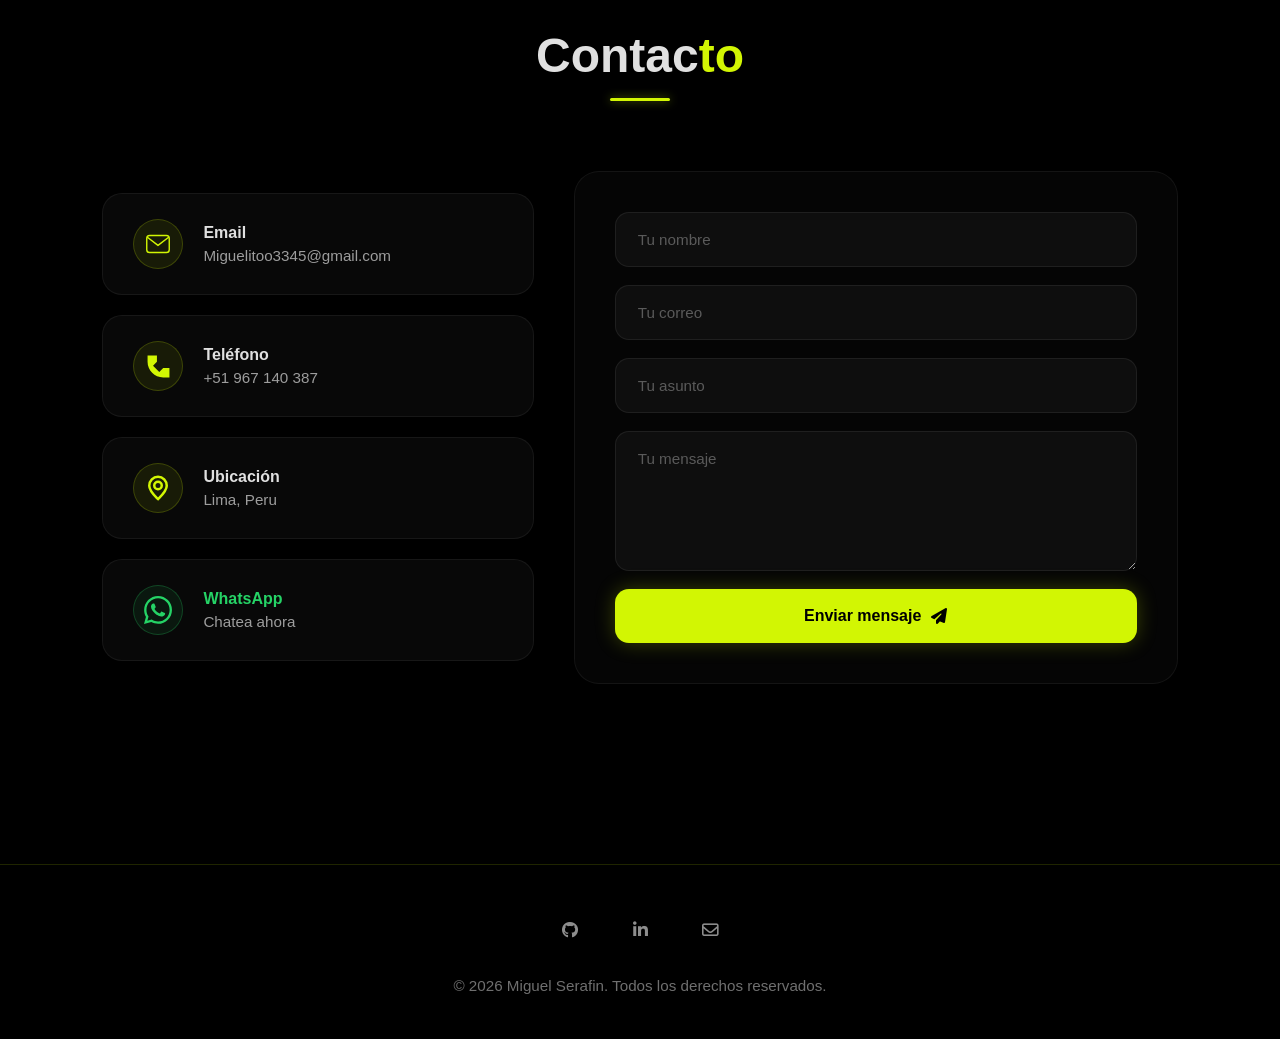
==== commit e5748c12: "Update index.html" ====
--- a/index.html
+++ b/index.html
@@ -7,6 +7,11 @@
 
     <title>Portfolio</title>
 
+    <link
+    rel="stylesheet"
+    href="https://cdnjs.cloudflare.com/ajax/libs/font-awesome/6.5.1/css/all.min.css"
+    />
+    
     <link rel="icon" href="assets/icon/favicon.png">
     <link rel="stylesheet" href="CSS/footer.css">
     <link rel="stylesheet" href="CSS/navbar.css">
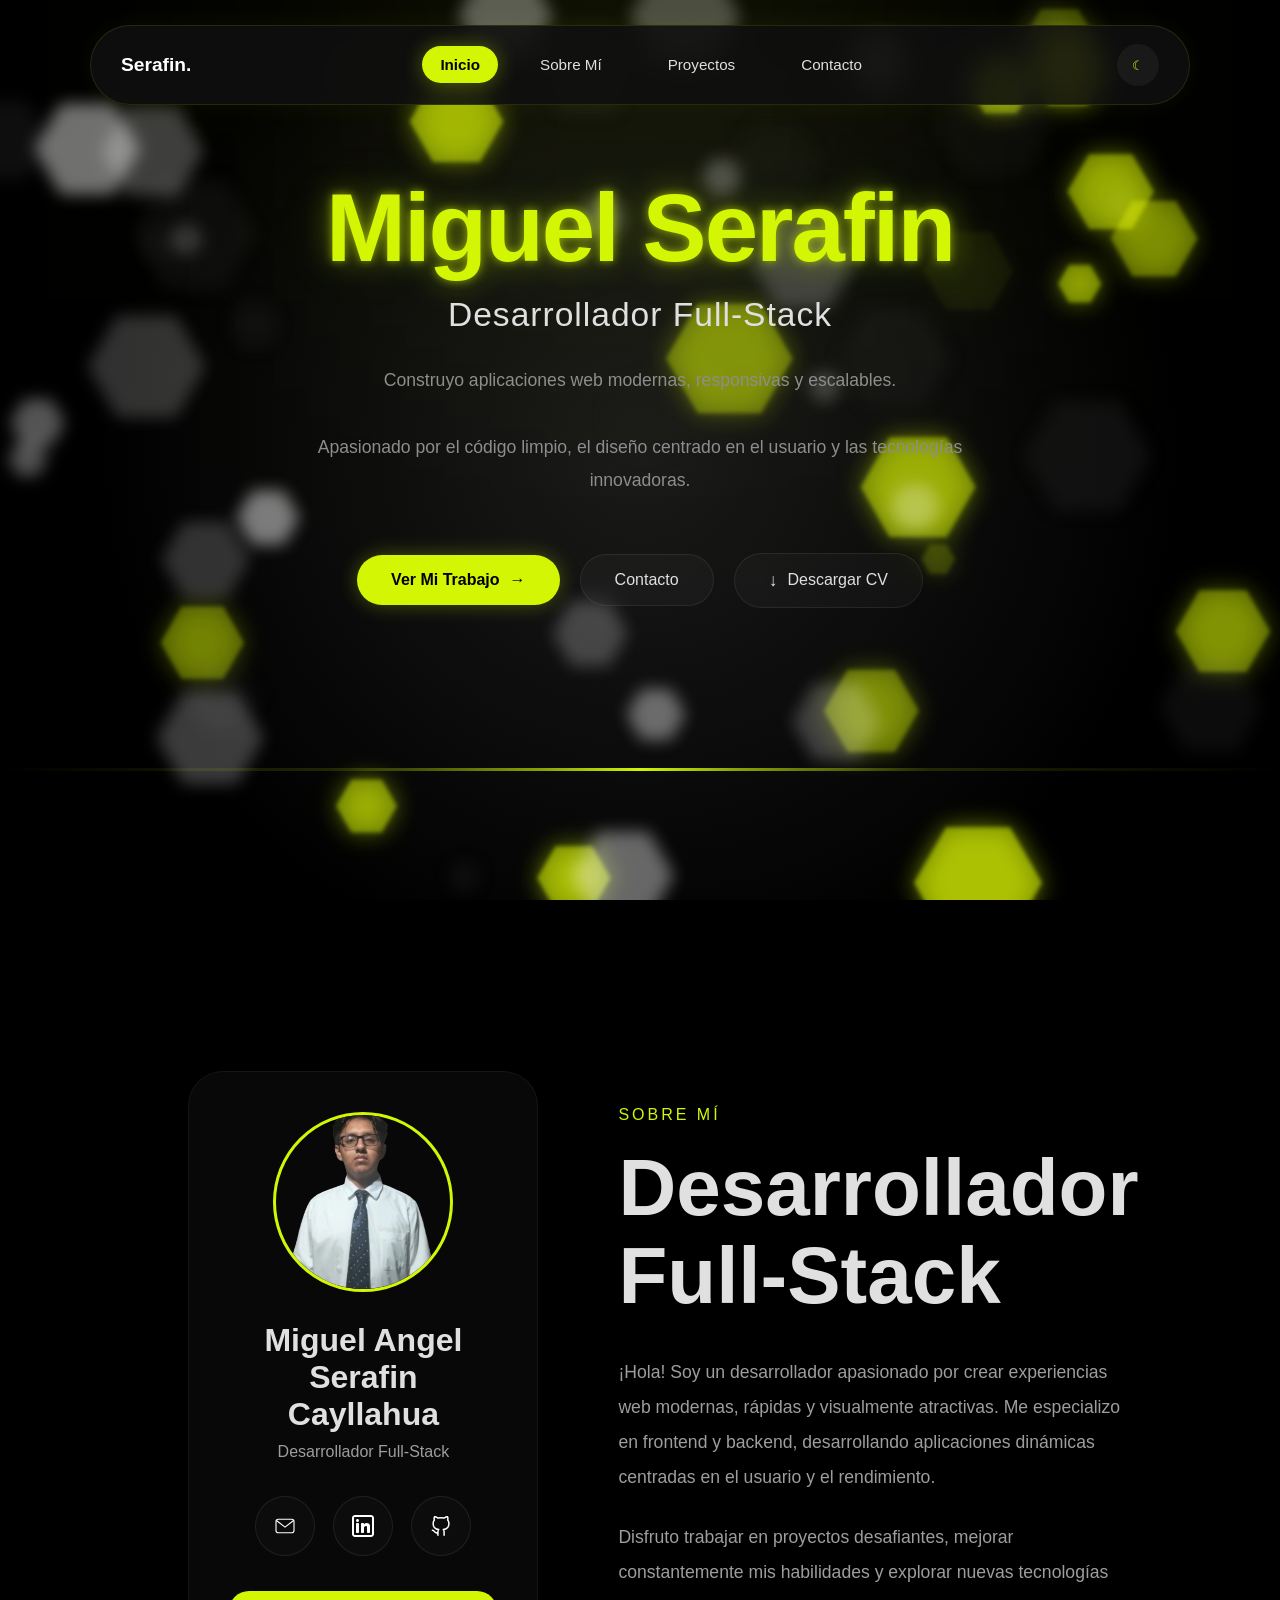
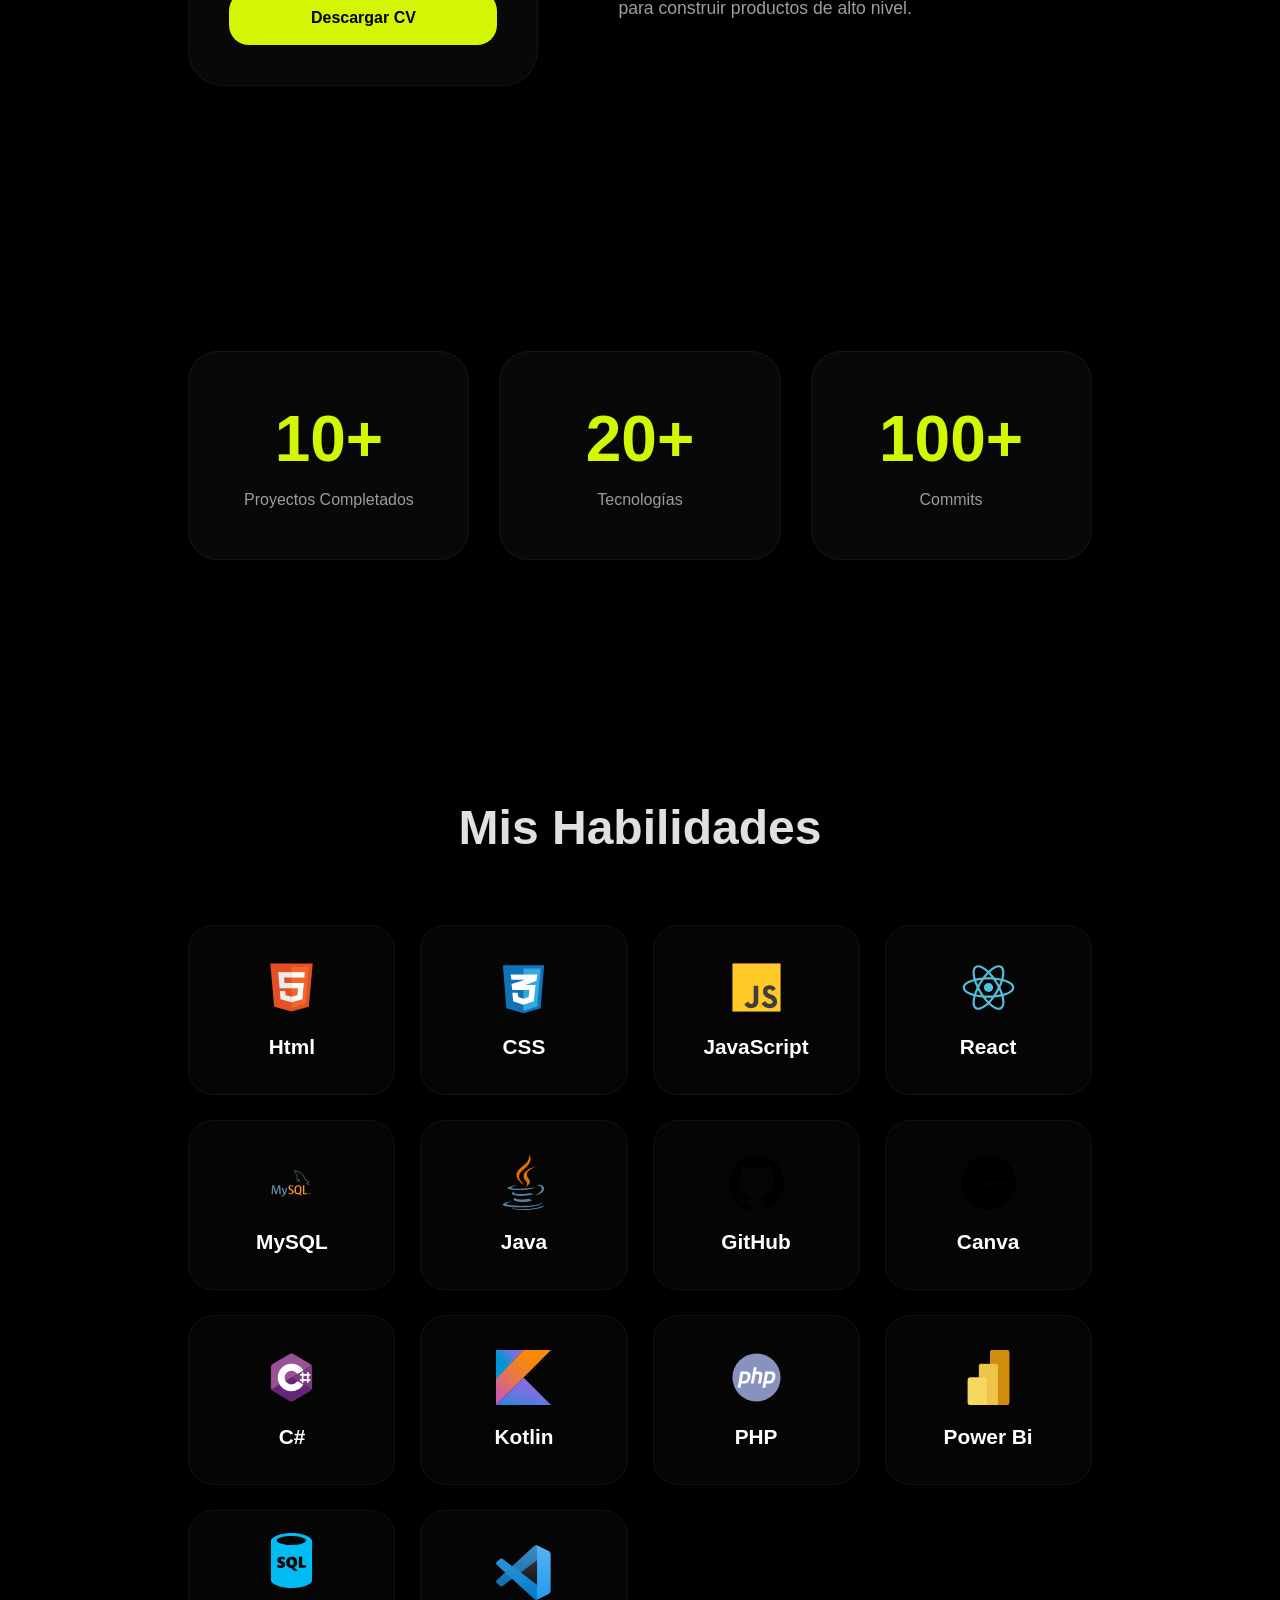
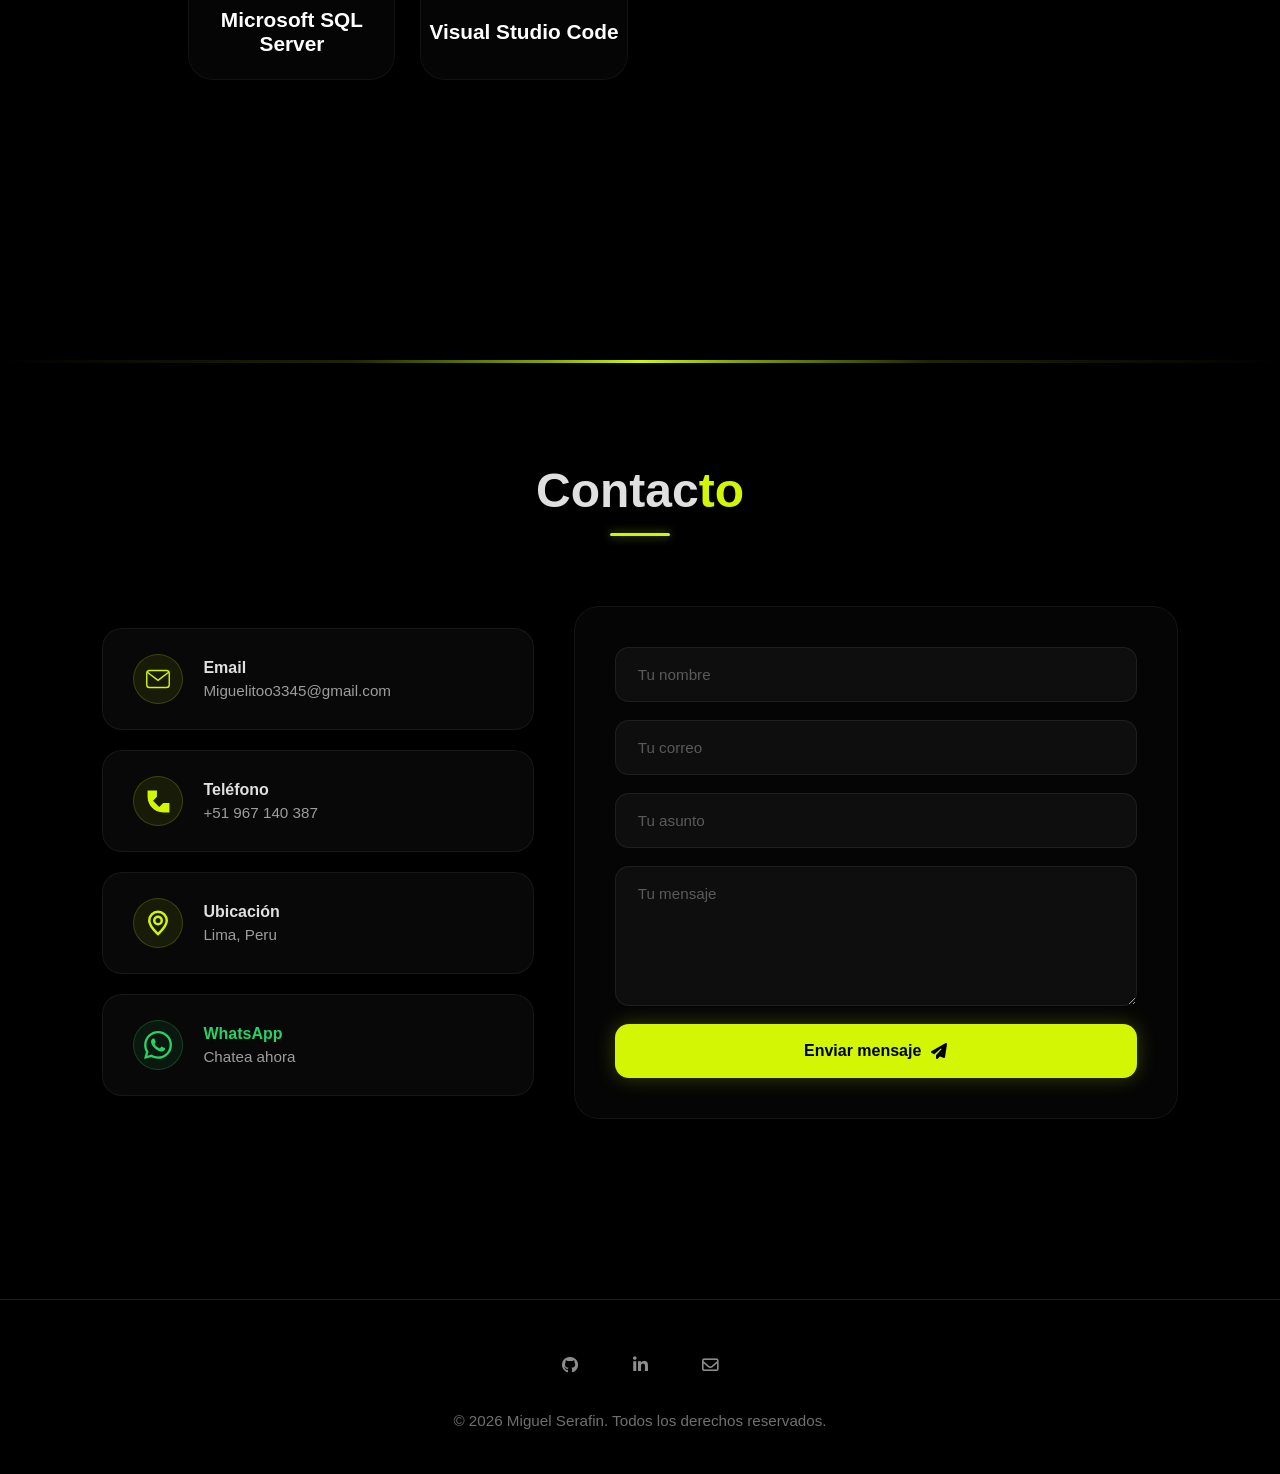
==== commit 0b2c8c6f: "Update index.html" ====
--- a/index.html
+++ b/index.html
@@ -85,264 +85,265 @@
 <!-------------------------------------------------------------------------------------------------------------
                                                         SOBRE MÍ 
  -------------------------------------------------------------------------------------------------------------->
-<section class="about-hero" id="about">
-
-        <div class="about-container">
-
-            <!-- LEFT PROFILE -->
-            <div class="about-profile">
-
-                <!-- IMAGE -->
-                <div  class="profile-image">
-                    <img src="assets/imagen/foto-cv-1.webp" alt="Foto"/>
-                </div >
-
-                <!-- NAME -->
-                <h2>
-                    Miguel Angel </br>Serafin Cayllahua
-                </h2>
-
-                <span class="profile-role">
-                    Desarrollador Full-Stack
-                </span>
-
-                <!-- SOCIALS -->
-                <div class="profile-socials">
-
-                    <a href="#contact">
-                        <img src="assets/icon/email-svg.svg" alt="LinkedIn">
-                    </a>
-
-                    <a href="#">
-                        <img src="assets/icon/lkdn-svg.svg" alt="LinkedIn">
-                    </a>
-
-                    <a href="#">
-                        <img src="assets/icon/hg-svg.svg" alt="LinkedIn">
-                    </a>
-
-                </div>
-
-                <!-- BUTTON -->
-                <a href="assets/doc/CV_Serafin.pdf" class="profile-btn" download>
-                    Descargar CV
-                </a>
-
-            </div>
-
-            <!-- RIGHT CONTENT -->
-            <div class="about-content">
-
-                <p class="about-tag">
-                    SOBRE MÍ
-                </p>
-
-                <h1>
-                    Desarrollador Full-Stack
-                </h1>
-
-                <p class="about-description">
-
-                    ¡Hola! Soy un desarrollador apasionado
-                    por crear experiencias web modernas,
-                    rápidas y visualmente atractivas.
-
-                    Me especializo en frontend y backend,
-                    desarrollando aplicaciones dinámicas
-                    centradas en el usuario y el rendimiento.
-
-                </p>
-
-                <p class="about-description">
-
-                    Disfruto trabajar en proyectos desafiantes,
-                    mejorar constantemente mis habilidades
-                    y explorar nuevas tecnologías para
-                    construir productos de alto nivel.
-
-                </p>
-
-            </div>
-
-        </div>
-
-    </section>
-    <!-- ========================= -->
-    <!-- STATS -->
-    <!-- ========================= -->
-
-    <section class="stats-section">
-
-        <div class="stats-grid">
-            <!--
-            <div class="stat-card">
-
-                <h2>3+</h2>
-
-                <span>
-                    Años de Experiencia
-                </span>
-
-            </div>
-            -->
-
-            <div class="stat-card">
-
-                <h2>10+</h2>
-
-                <span>
-                    Proyectos Completados
-                </span>
-
-            </div>
-
-            <div class="stat-card">
-
-                <h2>20+</h2>
-
-                <span>
-                    Tecnologías
-                </span>
-
-            </div>
-
-            <div class="stat-card">
-
-                <h2>100+</h2>
-
-                <span>
-                    Commits
-                </span>
-
-            </div>
-
-        </div>
-
-    </section>
-
-    <!-- ========================= -->
-    <!-- SKILLS -->
-    <!-- ========================= -->
-
-    <section class="skills-section">
-
-        <div class="section-title">
-
-            <h2>
-                Mis Habilidades
-            </h2>
-
-        </div>
-
-        <div class="skills-grid">
-
-            
-            <div class="skill-card Html">
-
-                <img src="assets/icon/html_svg.svg" alt="Html">
-
-                <h3>Html</h3>
-
-            </div>
-            <div class="skill-card CSS">
-
-                <img src="assets/icon/css_svg.svg" alt="CSS">
-
-                <h3>CSS</h3>
-
-            </div>
-            <div class="skill-card JaSc">
-
-                <img src="assets/icon/js_svg.svg" alt="JaSc">
-
-                <h3>JavaScript</h3>
-
-            </div>
-            <div class="skill-card react">
-
-                <img src="assets/icon/react-svg.svg" alt="React">
-
-                <h3>React</h3>
-
-            </div>
-            <div class="skill-card mysql">
-
-                <img src="assets/icon/mysql_svg.svg" alt="mysql">
-
-                <h3>MySQL</h3>
-
-            </div>
-            
-            <div class="skill-card java">
-
-                <img src="assets/icon/java_svg.svg" alt="java">
-
-                <h3>Java</h3>
-
-            </div>
-            
-            <div class="skill-card github">
-
-                <img src="assets/icon/github_svg.svg" alt="github">
-
-                <h3>GitHub</h3>
-
-            </div>
-            
-            <div class="skill-card canva">
-
-                <img src="assets/icon/Canva_svg.svg" alt="canva">
-
-                <h3>Canva</h3>
-
-            </div>
-            <div class="skill-card csharp">
-
-                <img src="assets/icon/csharp_svg.svg" alt="csharp">
-
-                <h3>C#</h3>
-
-            </div>
-            <div class="skill-card kotlin">
-
-                <img src="assets/icon/kotlin_svg.svg" alt="kotlin">
-
-                <h3>Kotlin</h3>
-
-            </div>
-            <div class="skill-card php">
-
-                <img src="assets/icon/php_svg.svg" alt="php">
-
-                <h3>PHP</h3>
-
-            </div>
-            <div class="skill-card powerbi">
-
-                <img src="assets/icon/PowerBI_svg.svg" alt="powerbi">
-
-                <h3>Power Bi</h3>
-
-            </div>
-            <div class="skill-card sql">
-
-                <img src="assets/icon/sql_svg.svg" alt="sql">
-
-                <h3>Microsoft SQL Server</h3>
-
-            </div>
-            <div class="skill-card vsc">
-
-                <img src="assets/icon/visual_studio_code_svg.svg" alt="vsc">
-
-                <h3>Visual Studio Code</h3>
-
-            </div>
-
-        </div>
-
-    </section>
-
+<section clas="about-todo" id="about">
+            <section class="about-hero" >
+        
+                <div class="about-container">
+        
+                    <!-- LEFT PROFILE -->
+                    <div class="about-profile">
+        
+                        <!-- IMAGE -->
+                        <div  class="profile-image">
+                            <img src="assets/imagen/foto-cv-1.webp" alt="Foto"/>
+                        </div >
+        
+                        <!-- NAME -->
+                        <h2>
+                            Miguel Angel </br>Serafin Cayllahua
+                        </h2>
+        
+                        <span class="profile-role">
+                            Desarrollador Full-Stack
+                        </span>
+        
+                        <!-- SOCIALS -->
+                        <div class="profile-socials">
+        
+                            <a href="#contact">
+                                <img src="assets/icon/email-svg.svg" alt="LinkedIn">
+                            </a>
+        
+                            <a href="#">
+                                <img src="assets/icon/lkdn-svg.svg" alt="LinkedIn">
+                            </a>
+        
+                            <a href="#">
+                                <img src="assets/icon/hg-svg.svg" alt="LinkedIn">
+                            </a>
+        
+                        </div>
+        
+                        <!-- BUTTON -->
+                        <a href="assets/doc/CV_Serafin.pdf" class="profile-btn" download>
+                            Descargar CV
+                        </a>
+        
+                    </div>
+        
+                    <!-- RIGHT CONTENT -->
+                    <div class="about-content">
+        
+                        <p class="about-tag">
+                            SOBRE MÍ
+                        </p>
+        
+                        <h1>
+                            Desarrollador Full-Stack
+                        </h1>
+        
+                        <p class="about-description">
+        
+                            ¡Hola! Soy un desarrollador apasionado
+                            por crear experiencias web modernas,
+                            rápidas y visualmente atractivas.
+        
+                            Me especializo en frontend y backend,
+                            desarrollando aplicaciones dinámicas
+                            centradas en el usuario y el rendimiento.
+        
+                        </p>
+        
+                        <p class="about-description">
+        
+                            Disfruto trabajar en proyectos desafiantes,
+                            mejorar constantemente mis habilidades
+                            y explorar nuevas tecnologías para
+                            construir productos de alto nivel.
+        
+                        </p>
+        
+                    </div>
+        
+                </div>
+        
+            </section>
+            <!-- ========================= -->
+            <!-- STATS -->
+            <!-- ========================= -->
+        
+            <section class="stats-section">
+        
+                <div class="stats-grid">
+                    <!--
+                    <div class="stat-card">
+        
+                        <h2>3+</h2>
+        
+                        <span>
+                            Años de Experiencia
+                        </span>
+        
+                    </div>
+                    -->
+        
+                    <div class="stat-card">
+        
+                        <h2>10+</h2>
+        
+                        <span>
+                            Proyectos Completados
+                        </span>
+        
+                    </div>
+        
+                    <div class="stat-card">
+        
+                        <h2>20+</h2>
+        
+                        <span>
+                            Tecnologías
+                        </span>
+        
+                    </div>
+        
+                    <div class="stat-card">
+        
+                        <h2>100+</h2>
+        
+                        <span>
+                            Commits
+                        </span>
+        
+                    </div>
+        
+                </div>
+        
+            </section>
+        
+            <!-- ========================= -->
+            <!-- SKILLS -->
+            <!-- ========================= -->
+        
+            <section class="skills-section">
+        
+                <div class="section-title">
+        
+                    <h2>
+                        Mis Habilidades
+                    </h2>
+        
+                </div>
+        
+                <div class="skills-grid">
+        
+                    
+                    <div class="skill-card Html">
+        
+                        <img src="assets/icon/html_svg.svg" alt="Html">
+        
+                        <h3>Html</h3>
+        
+                    </div>
+                    <div class="skill-card CSS">
+        
+                        <img src="assets/icon/css_svg.svg" alt="CSS">
+        
+                        <h3>CSS</h3>
+        
+                    </div>
+                    <div class="skill-card JaSc">
+        
+                        <img src="assets/icon/js_svg.svg" alt="JaSc">
+        
+                        <h3>JavaScript</h3>
+        
+                    </div>
+                    <div class="skill-card react">
+        
+                        <img src="assets/icon/react-svg.svg" alt="React">
+        
+                        <h3>React</h3>
+        
+                    </div>
+                    <div class="skill-card mysql">
+        
+                        <img src="assets/icon/mysql_svg.svg" alt="mysql">
+        
+                        <h3>MySQL</h3>
+        
+                    </div>
+                    
+                    <div class="skill-card java">
+        
+                        <img src="assets/icon/java_svg.svg" alt="java">
+        
+                        <h3>Java</h3>
+        
+                    </div>
+                    
+                    <div class="skill-card github">
+        
+                        <img src="assets/icon/github_svg.svg" alt="github">
+        
+                        <h3>GitHub</h3>
+        
+                    </div>
+                    
+                    <div class="skill-card canva">
+        
+                        <img src="assets/icon/Canva_svg.svg" alt="canva">
+        
+                        <h3>Canva</h3>
+        
+                    </div>
+                    <div class="skill-card csharp">
+        
+                        <img src="assets/icon/csharp_svg.svg" alt="csharp">
+        
+                        <h3>C#</h3>
+        
+                    </div>
+                    <div class="skill-card kotlin">
+        
+                        <img src="assets/icon/kotlin_svg.svg" alt="kotlin">
+        
+                        <h3>Kotlin</h3>
+        
+                    </div>
+                    <div class="skill-card php">
+        
+                        <img src="assets/icon/php_svg.svg" alt="php">
+        
+                        <h3>PHP</h3>
+        
+                    </div>
+                    <div class="skill-card powerbi">
+        
+                        <img src="assets/icon/PowerBI_svg.svg" alt="powerbi">
+        
+                        <h3>Power Bi</h3>
+        
+                    </div>
+                    <div class="skill-card sql">
+        
+                        <img src="assets/icon/sql_svg.svg" alt="sql">
+        
+                        <h3>Microsoft SQL Server</h3>
+        
+                    </div>
+                    <div class="skill-card vsc">
+        
+                        <img src="assets/icon/visual_studio_code_svg.svg" alt="vsc">
+        
+                        <h3>Visual Studio Code</h3>
+        
+                    </div>
+        
+                </div>
+        
+            </section>
+</section>
      <!-------------------------------------------------------------------------------------------------------------
                                                             FIN
     -------------------------------------------------------------------------------------------------------------->
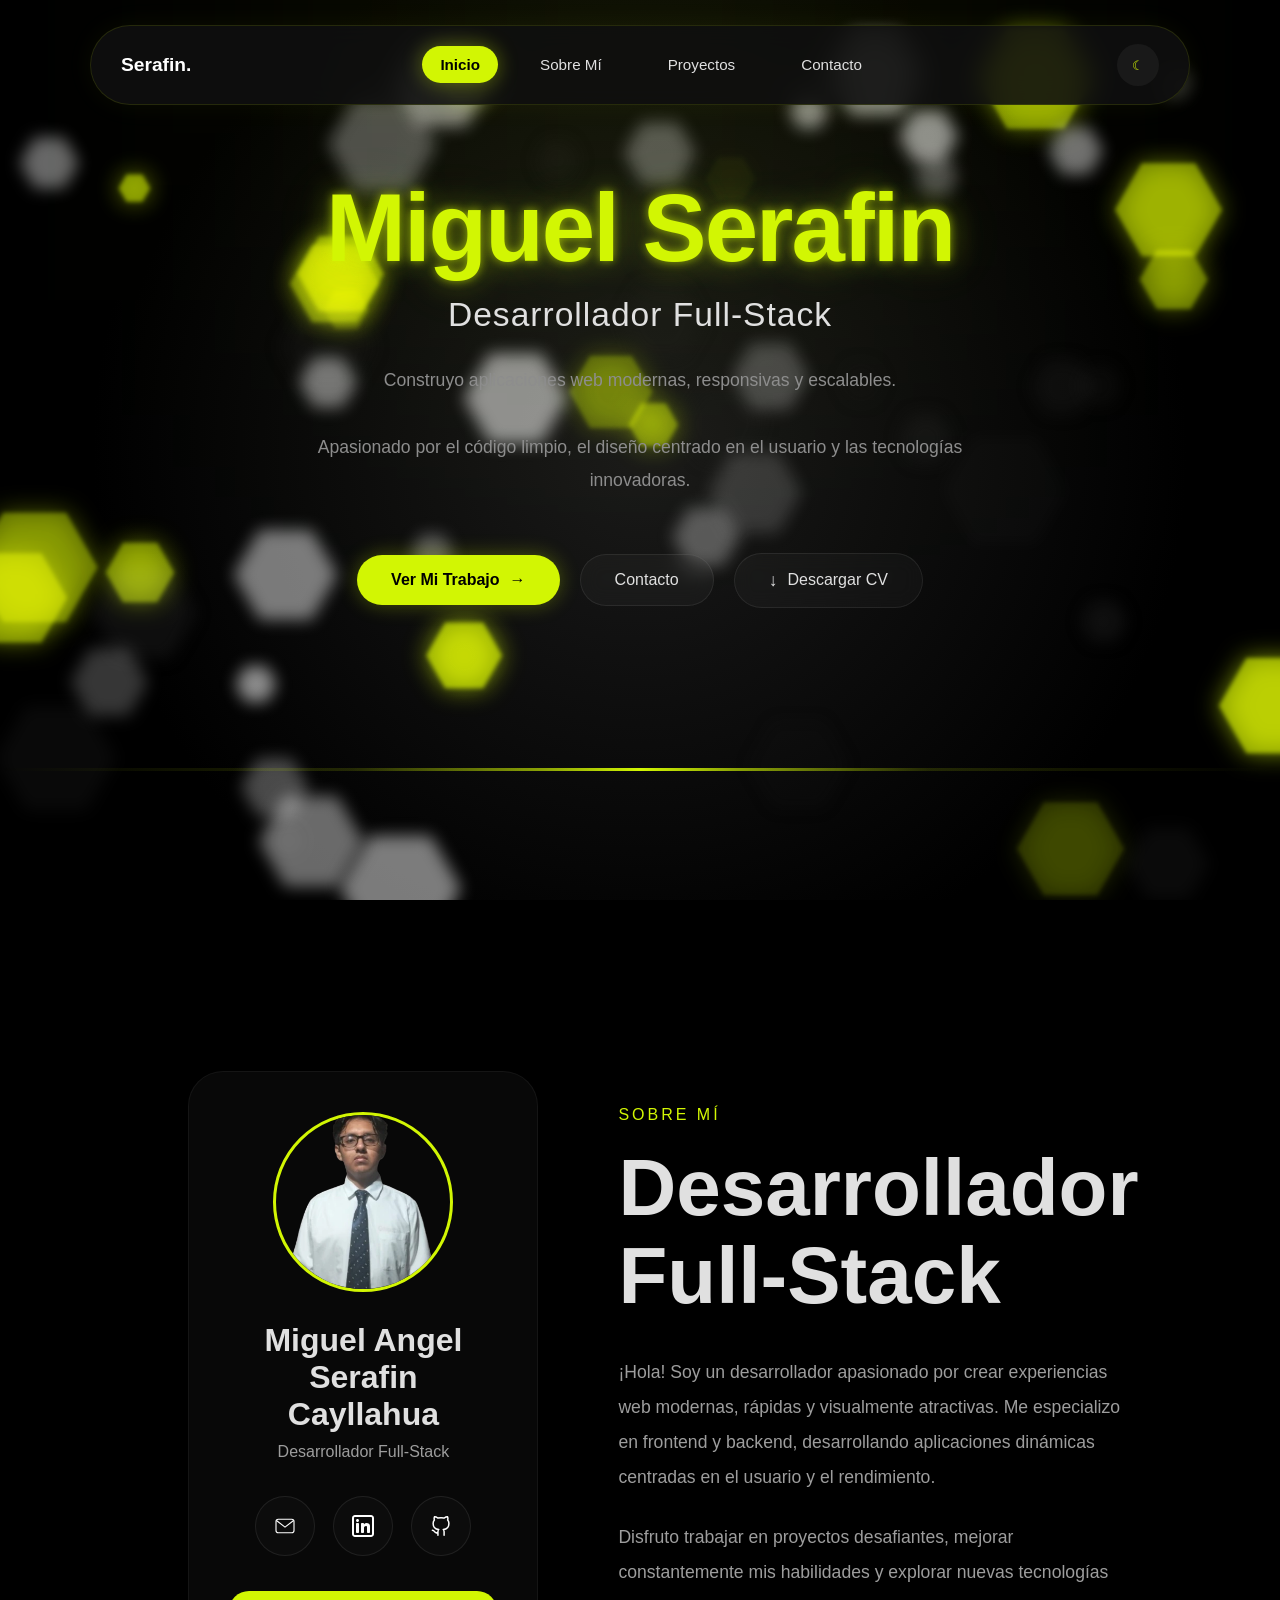
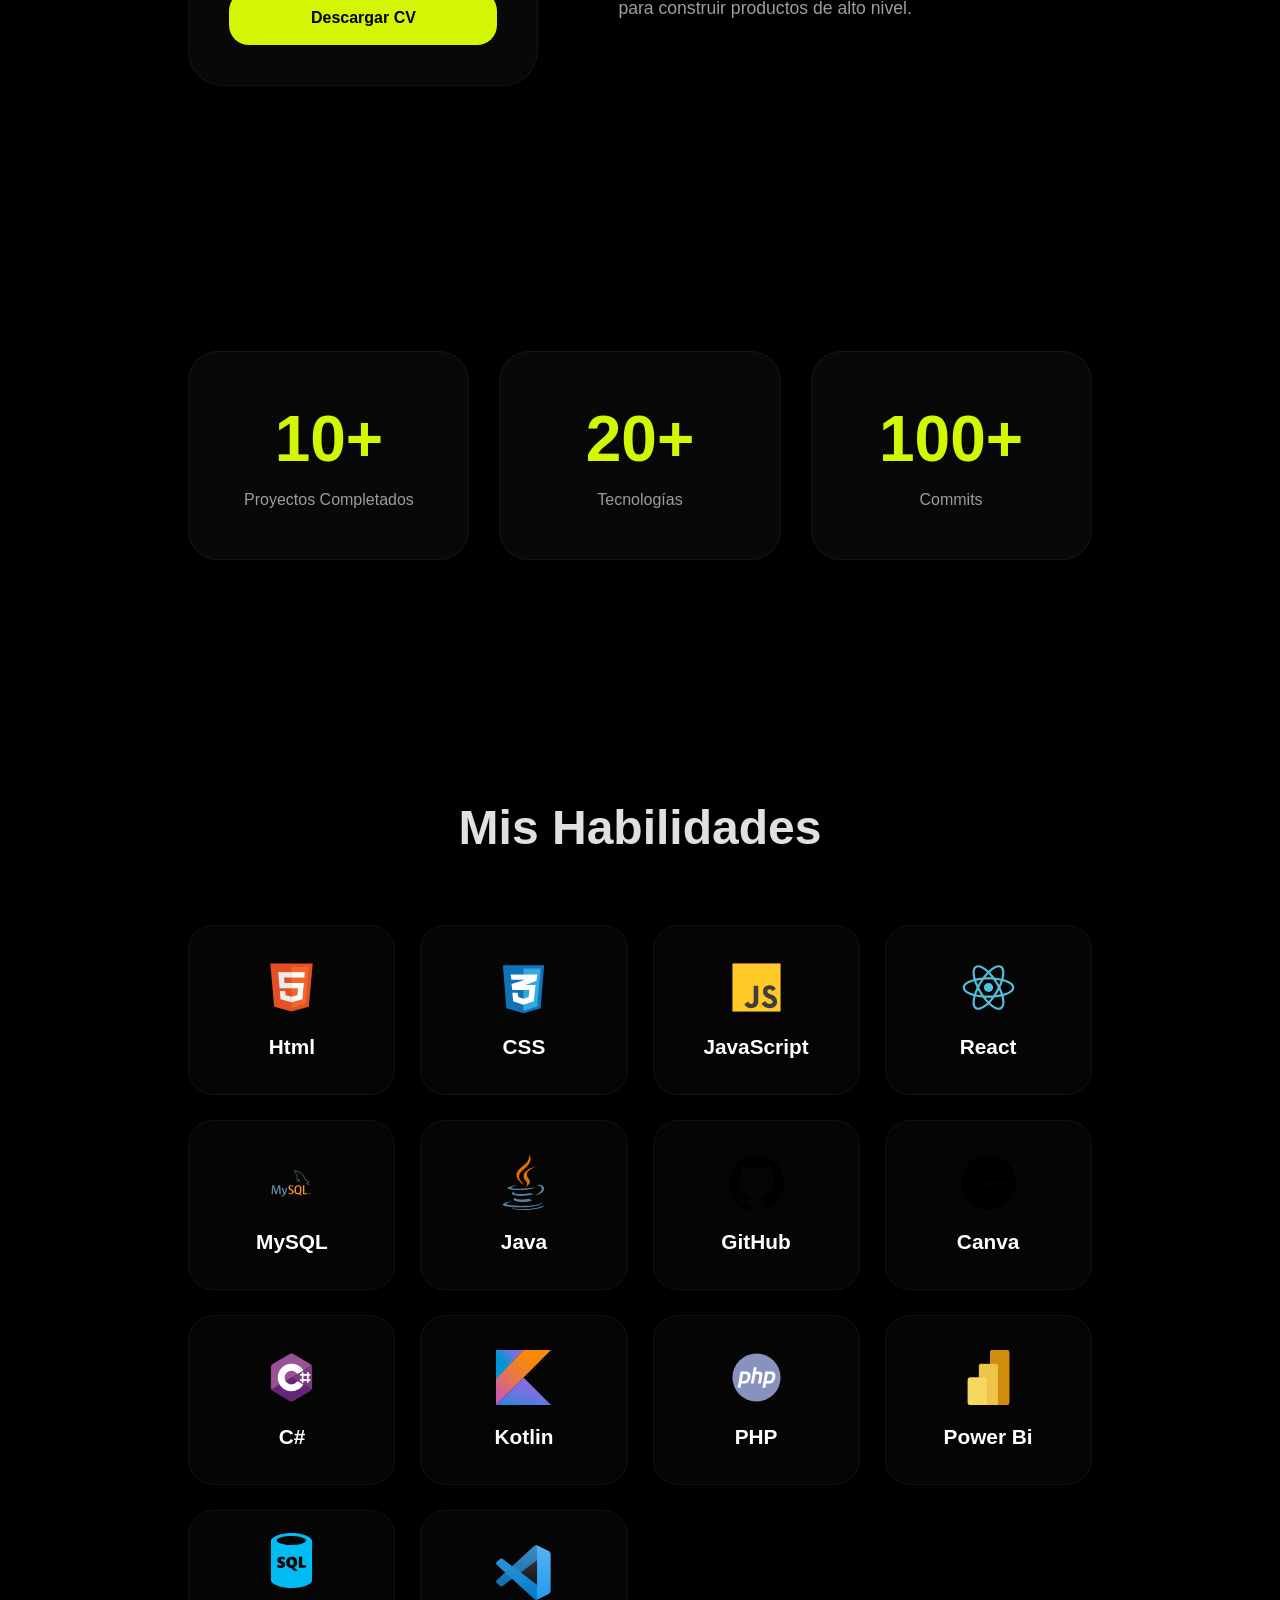
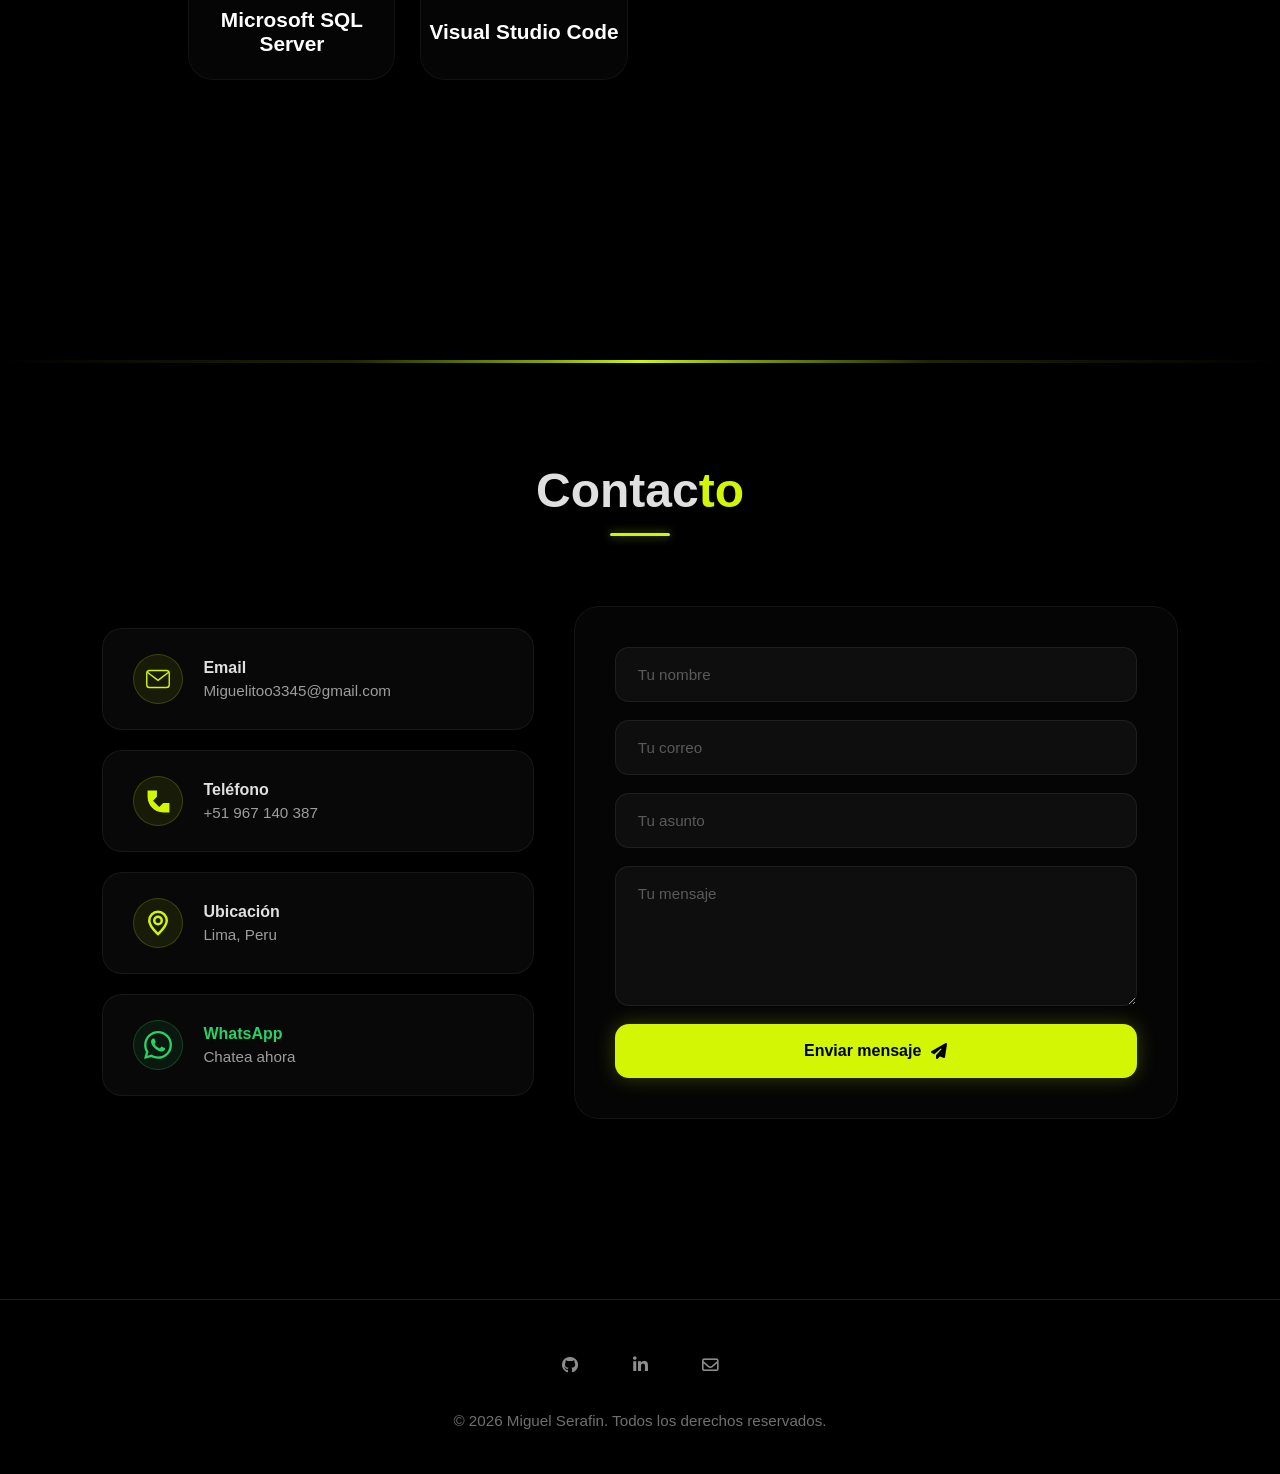
==== commit 7a31345f: "Update index.html" ====
--- a/index.html
+++ b/index.html
@@ -85,7 +85,7 @@
 <!-------------------------------------------------------------------------------------------------------------
                                                         SOBRE MÍ 
  -------------------------------------------------------------------------------------------------------------->
-<section clas="about-todo" id="about">
+    <section clas="about-todo" id="about">
             <section class="about-hero" >
         
                 <div class="about-container">
@@ -341,9 +341,8 @@
                     </div>
         
                 </div>
-        
             </section>
-</section>
+    </section>
      <!-------------------------------------------------------------------------------------------------------------
                                                             FIN
     -------------------------------------------------------------------------------------------------------------->
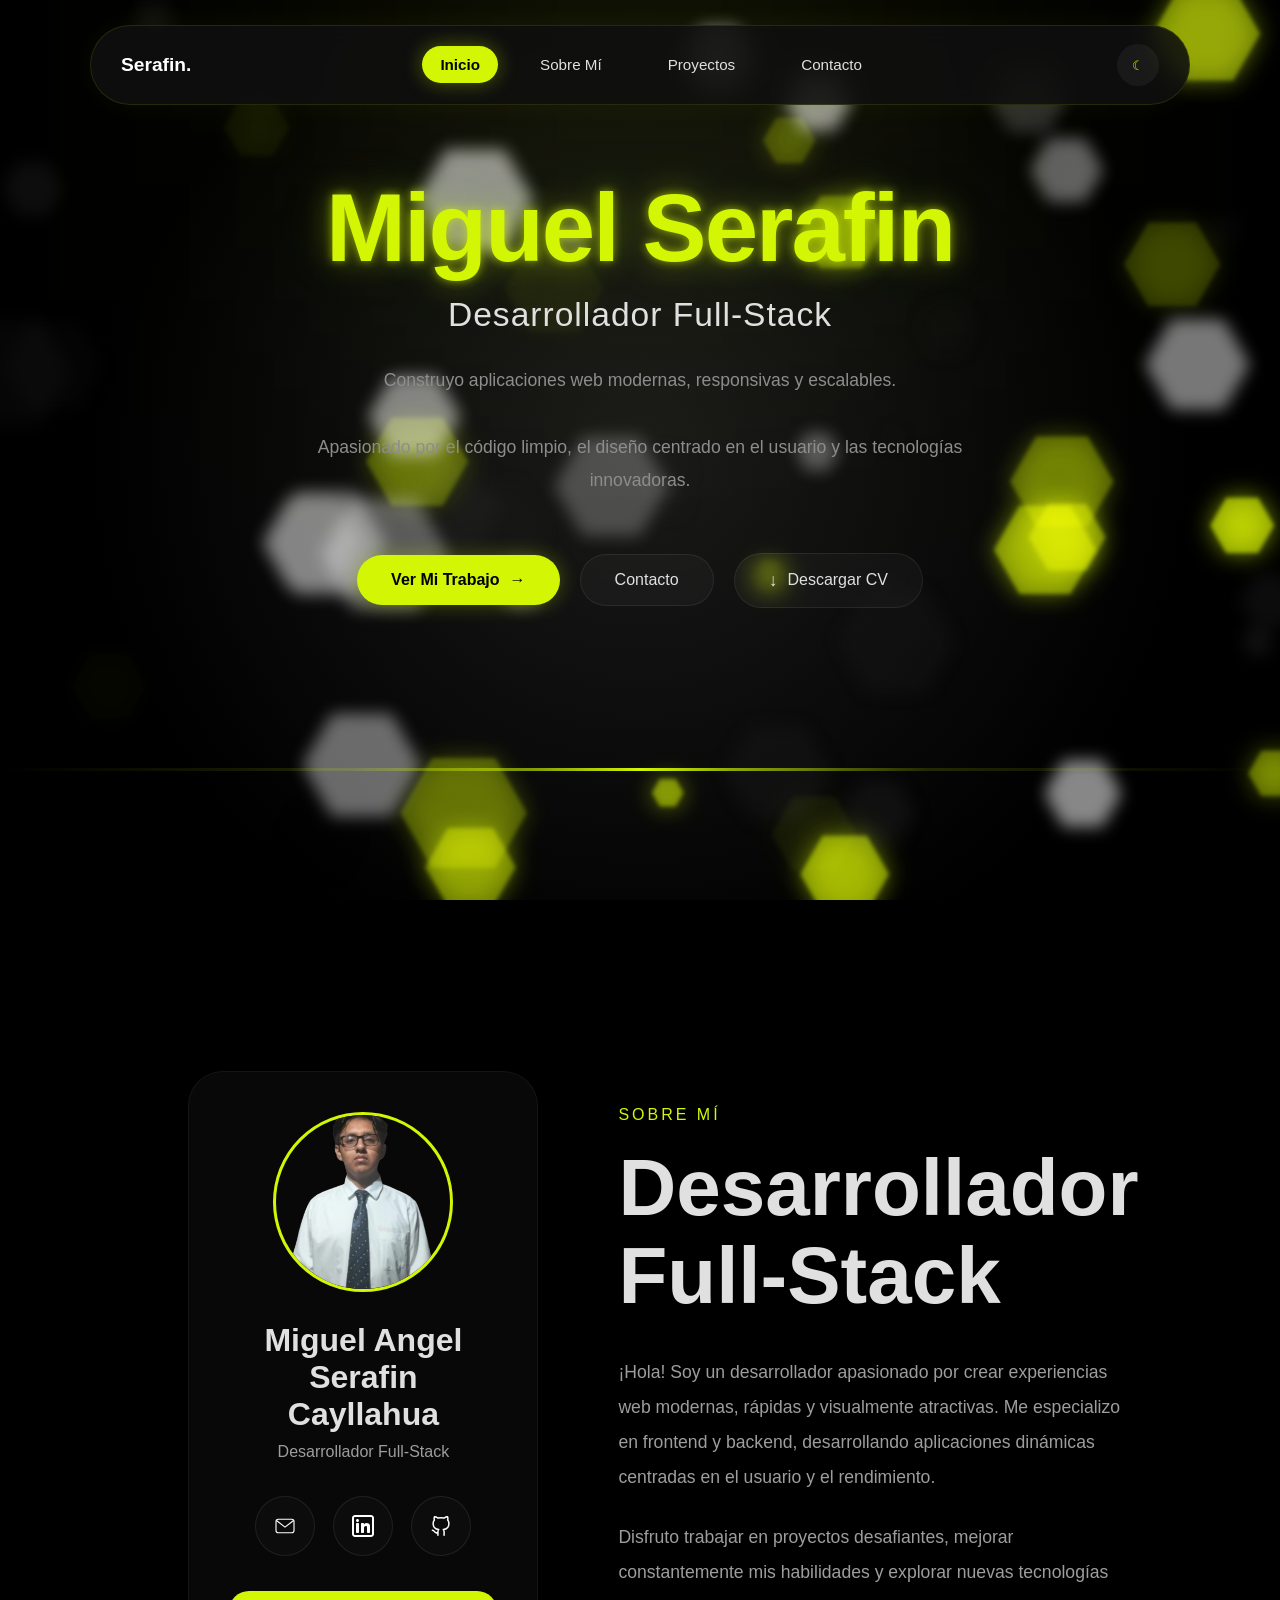
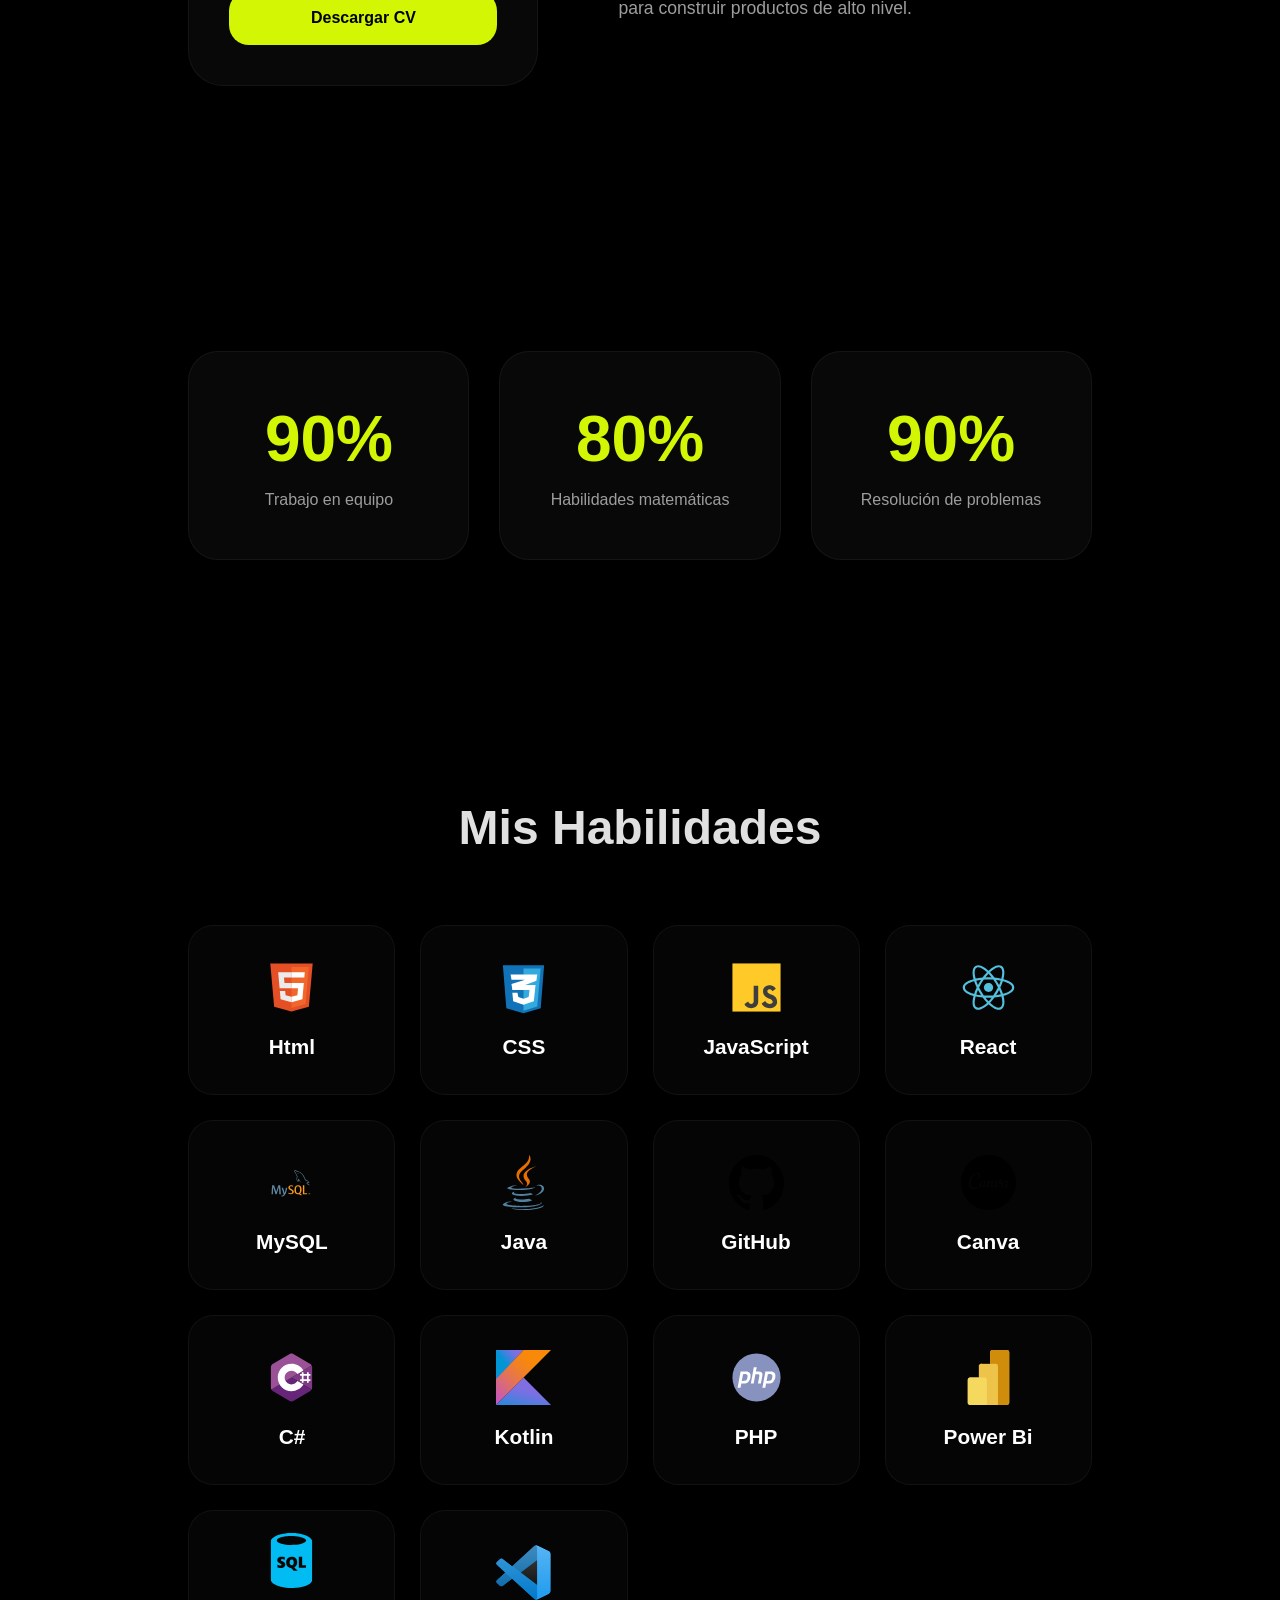
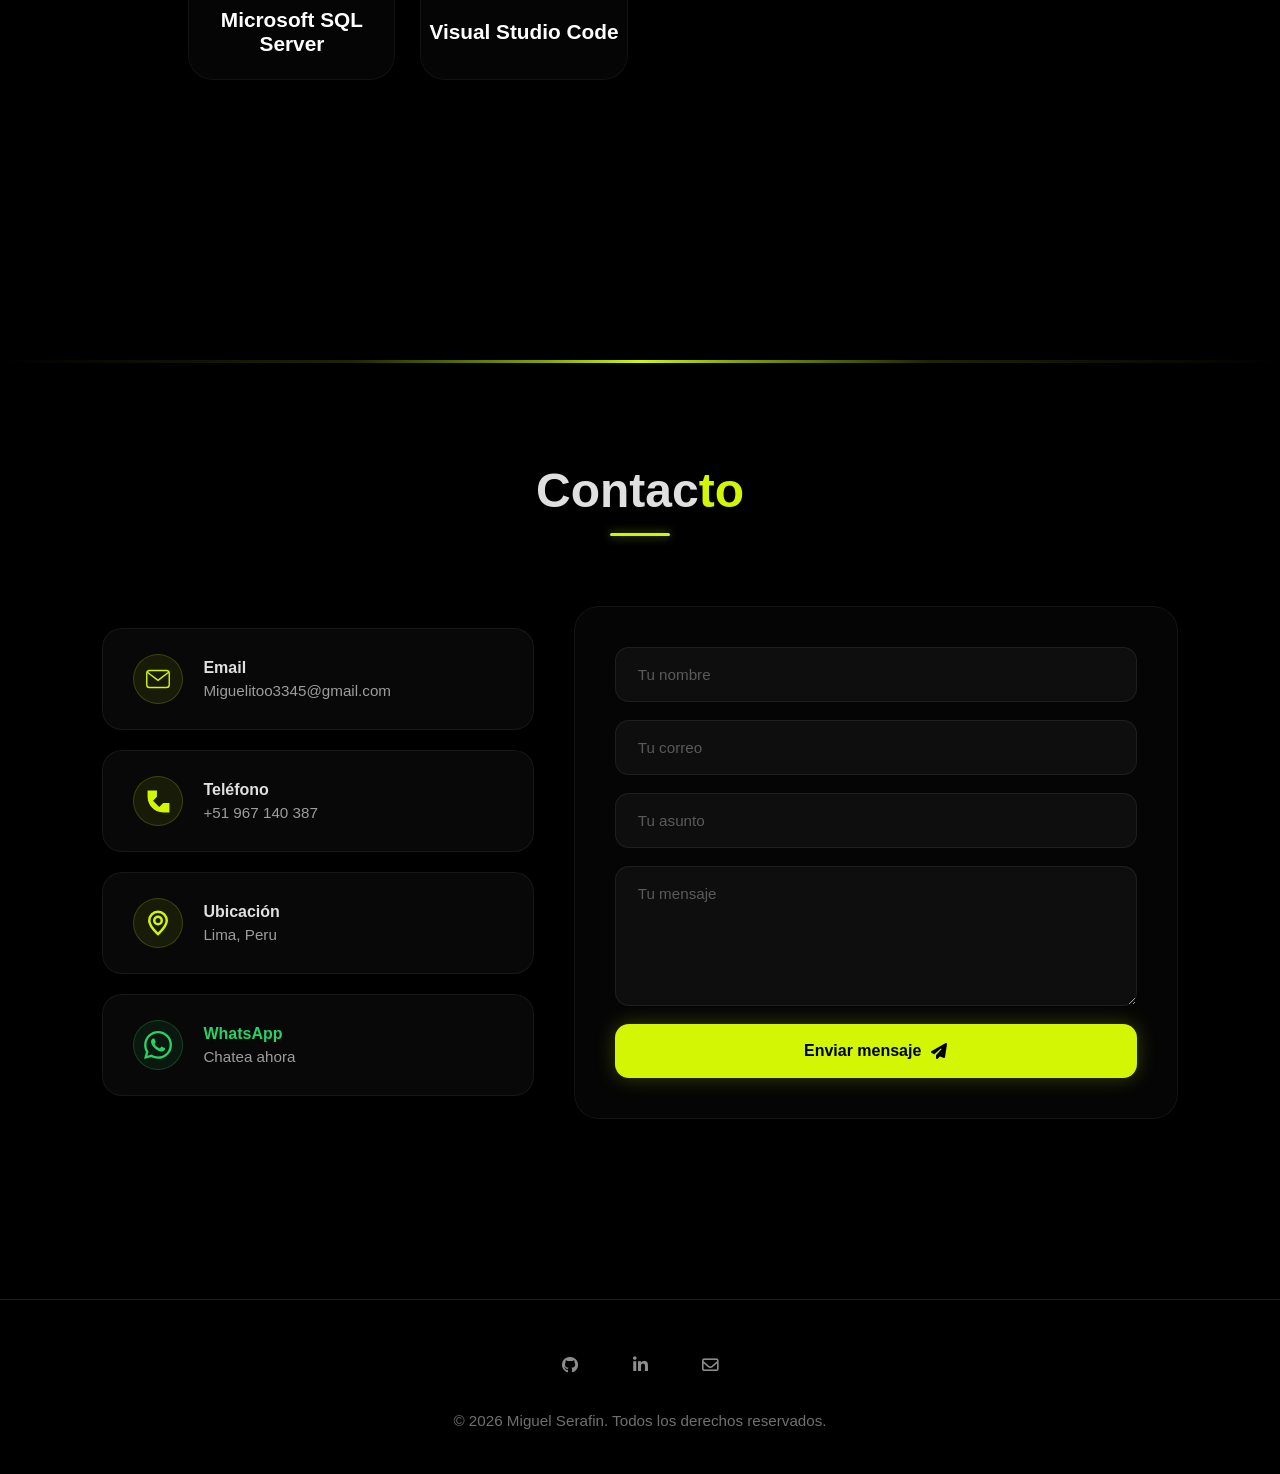
==== commit 0c60b95f: "Update index.html" ====
--- a/index.html
+++ b/index.html
@@ -189,30 +189,30 @@
         
                     <div class="stat-card">
         
-                        <h2>10+</h2>
+                        <h2>90%</h2>
         
                         <span>
-                            Proyectos Completados
+                            Trabajo en equipo
                         </span>
         
                     </div>
         
                     <div class="stat-card">
         
-                        <h2>20+</h2>
+                        <h2>80%</h2>
         
                         <span>
-                            Tecnologías
+                            Habilidades matemáticas
                         </span>
         
                     </div>
         
                     <div class="stat-card">
         
-                        <h2>100+</h2>
+                        <h2>90%</h2>
         
                         <span>
-                            Commits
+                            Resolución de problemas
                         </span>
         
                     </div>
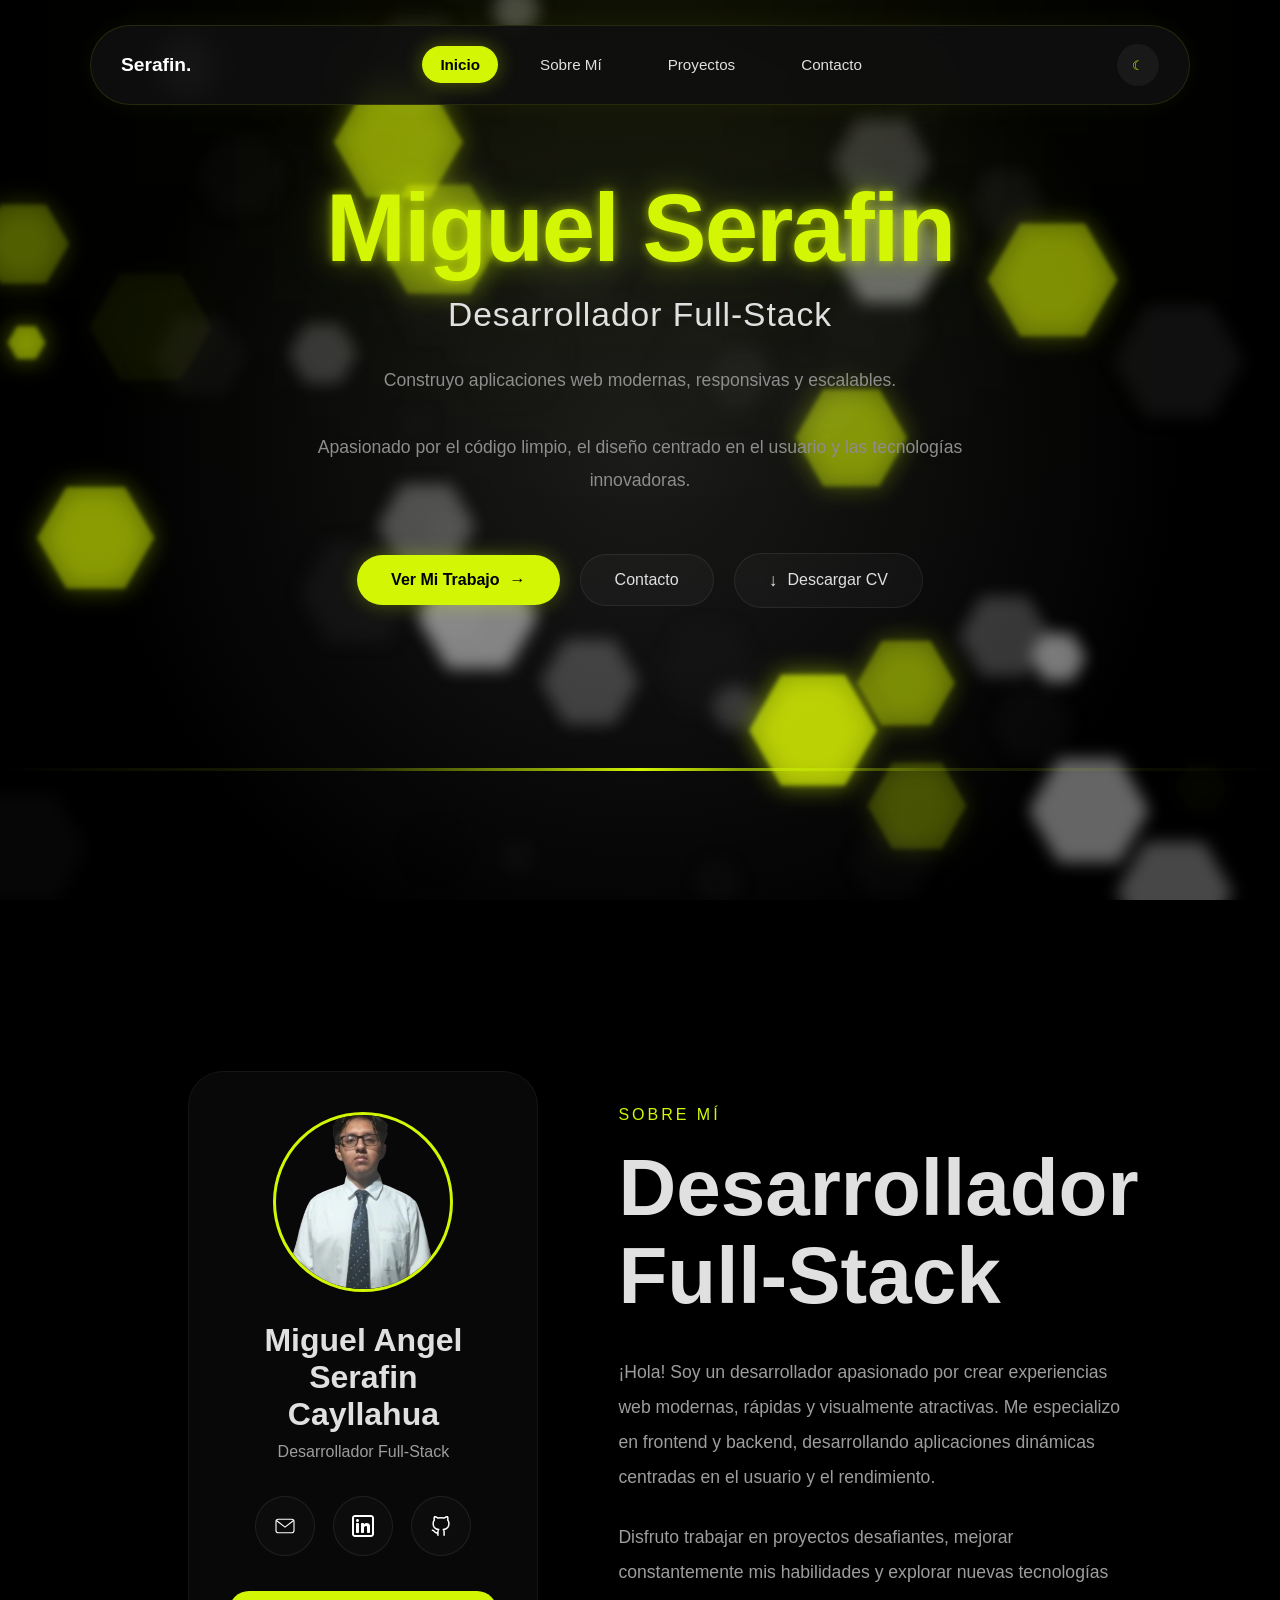
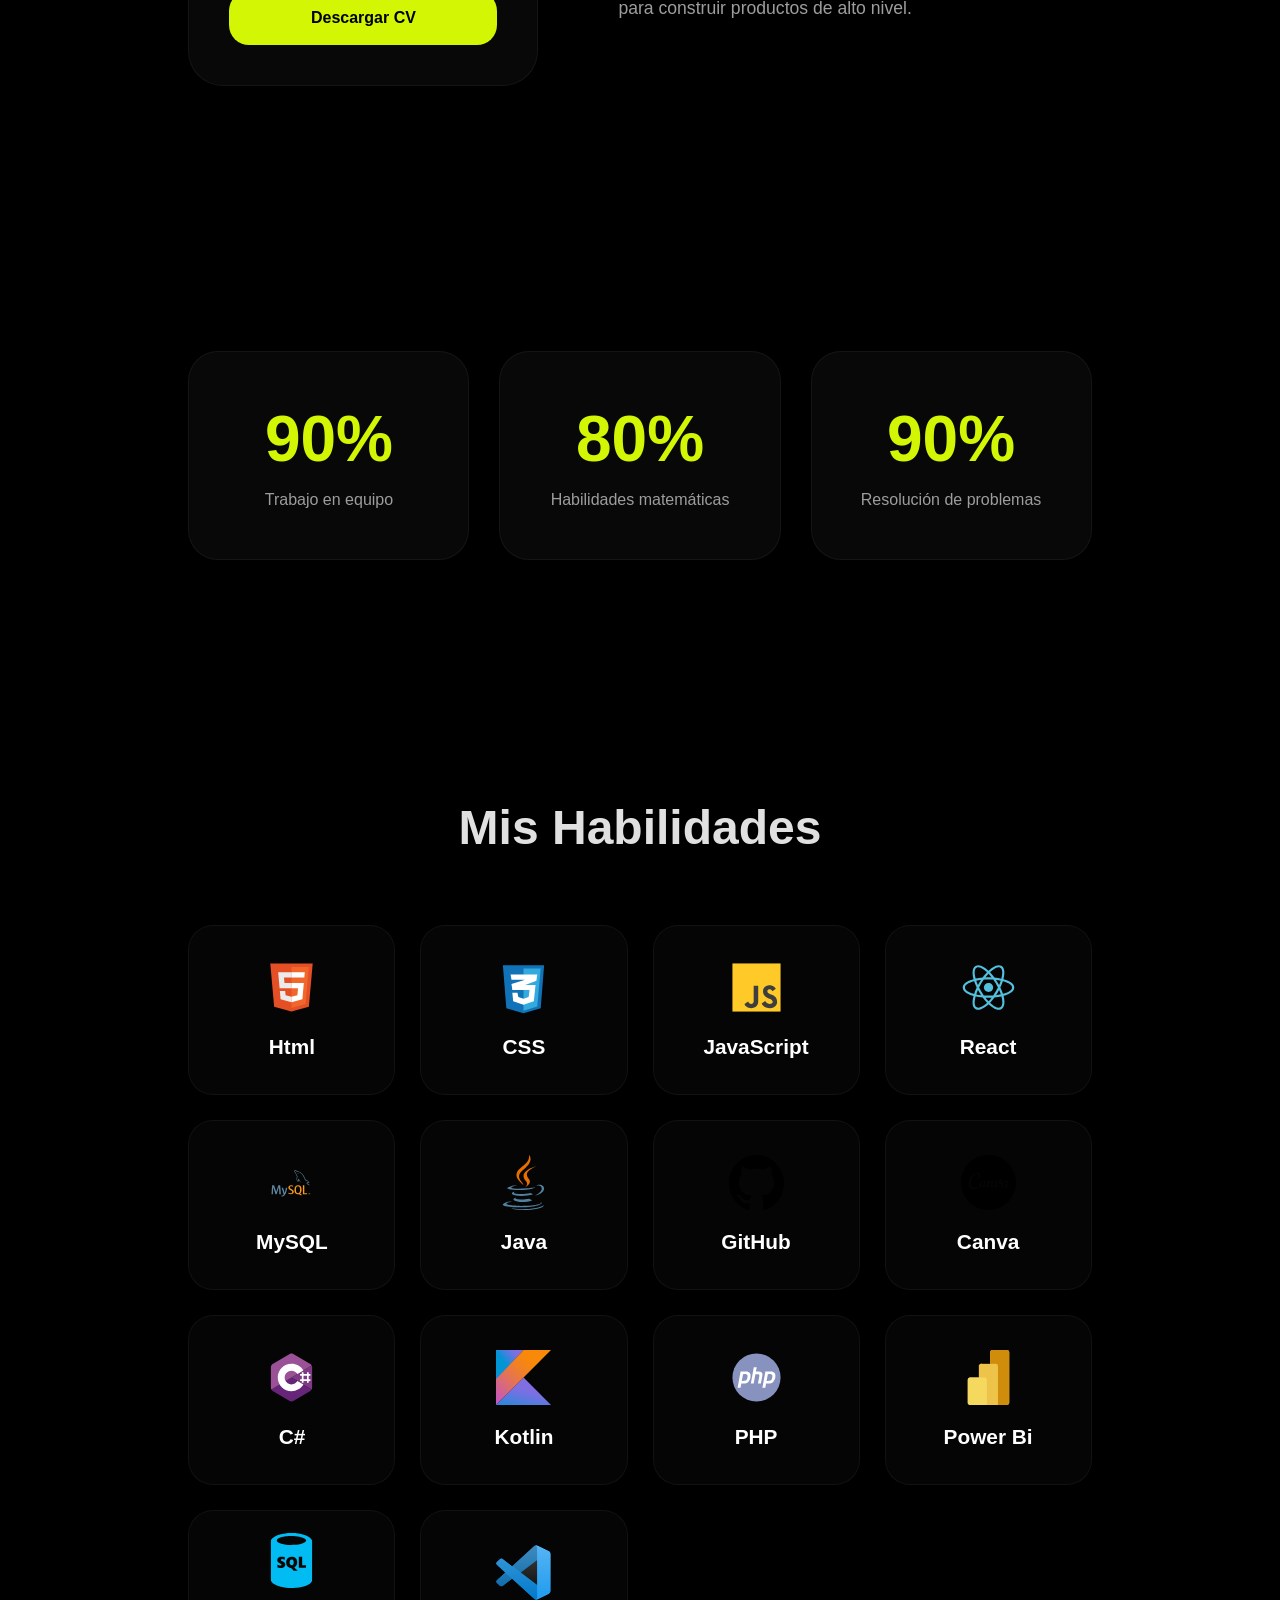
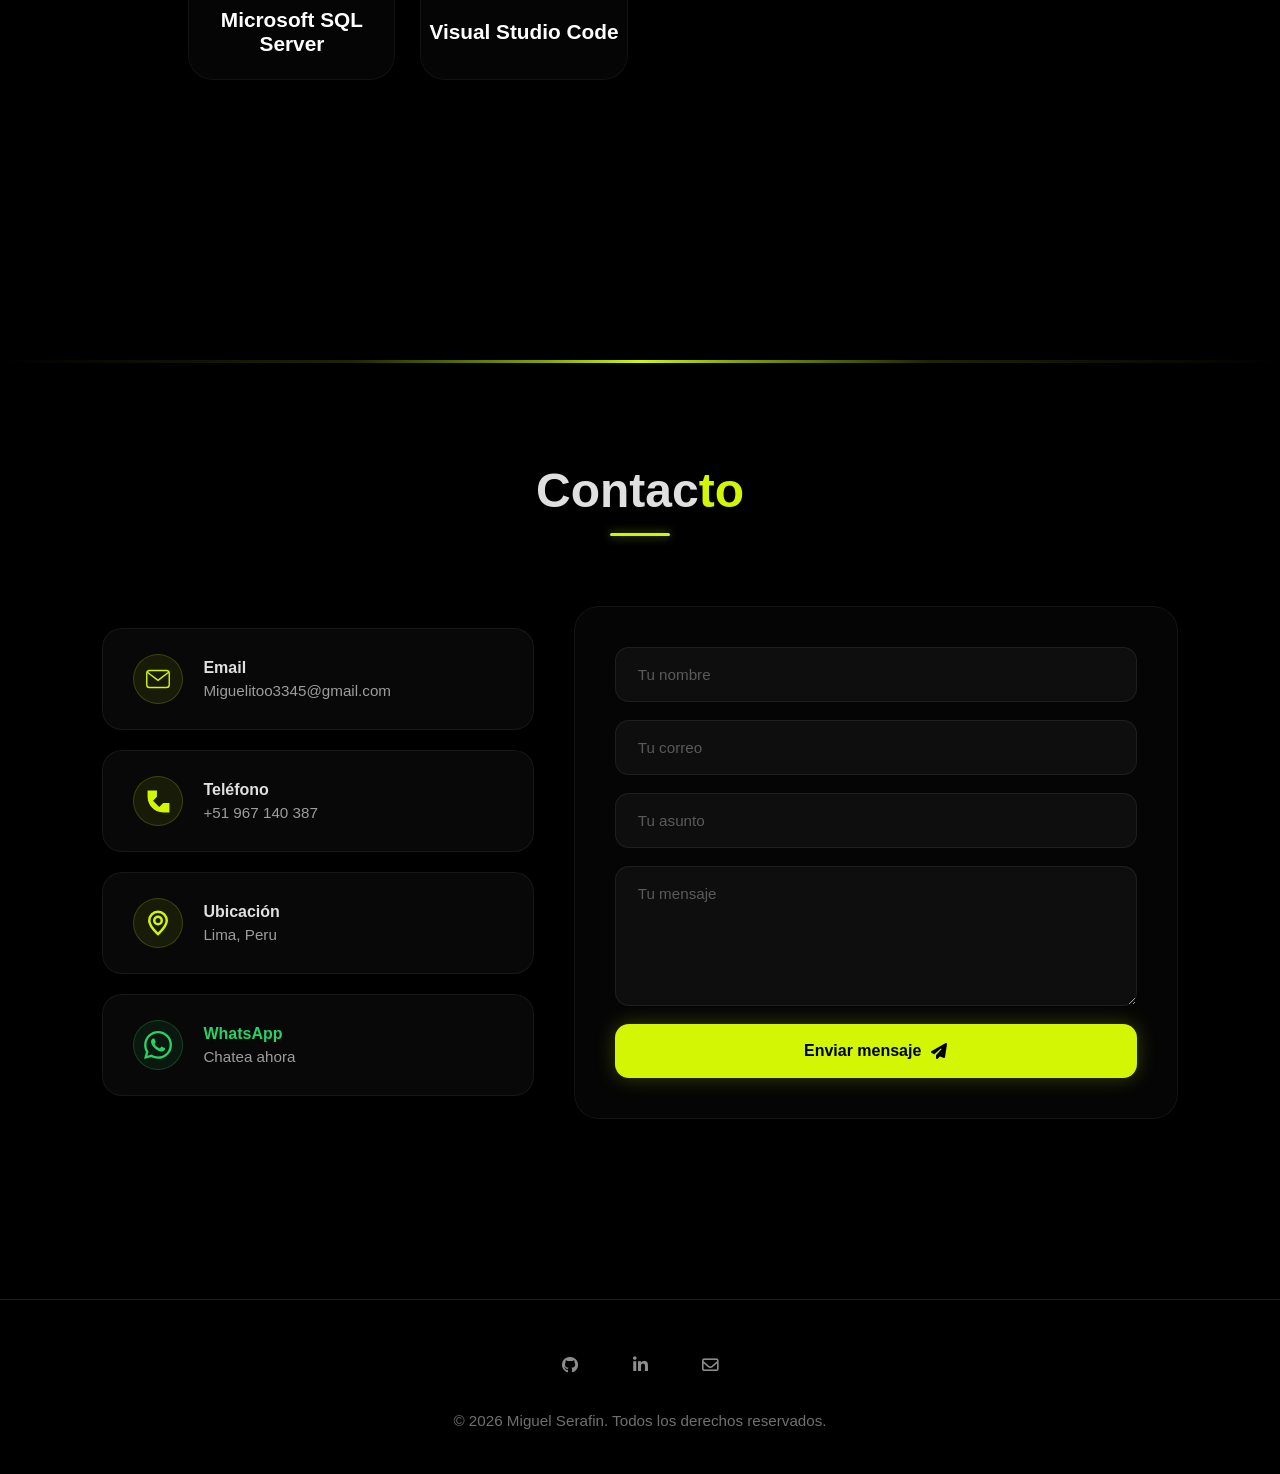
==== commit acfa0855: "Update index.html" ====
--- a/index.html
+++ b/index.html
@@ -68,8 +68,9 @@
                 </a>
                 <!-- CV -->
                 <a
-                    href="#"
+                    href="./assets/doc/CV_Serafin.pdf"
                     class="btn btn-secondary btn-icon"
+                    download="CV_Serafin.pdf"
                 >
                     <span class="icon-download">
                         ↓
@@ -114,11 +115,17 @@
                                 <img src="assets/icon/email-svg.svg" alt="LinkedIn">
                             </a>
         
-                            <a href="#">
+                            <a 
+                                href="https://www.linkedin.com/in/miguelserafin-cayllahua-434645332"
+                                target="_blank"
+                            >
                                 <img src="assets/icon/lkdn-svg.svg" alt="LinkedIn">
                             </a>
         
-                            <a href="#">
+                            <a href="https://github.com/Gandr3345"
+                                target="_blank"
+                                rel="noopener noreferrer"
+                                >
                                 <img src="assets/icon/hg-svg.svg" alt="LinkedIn">
                             </a>
         
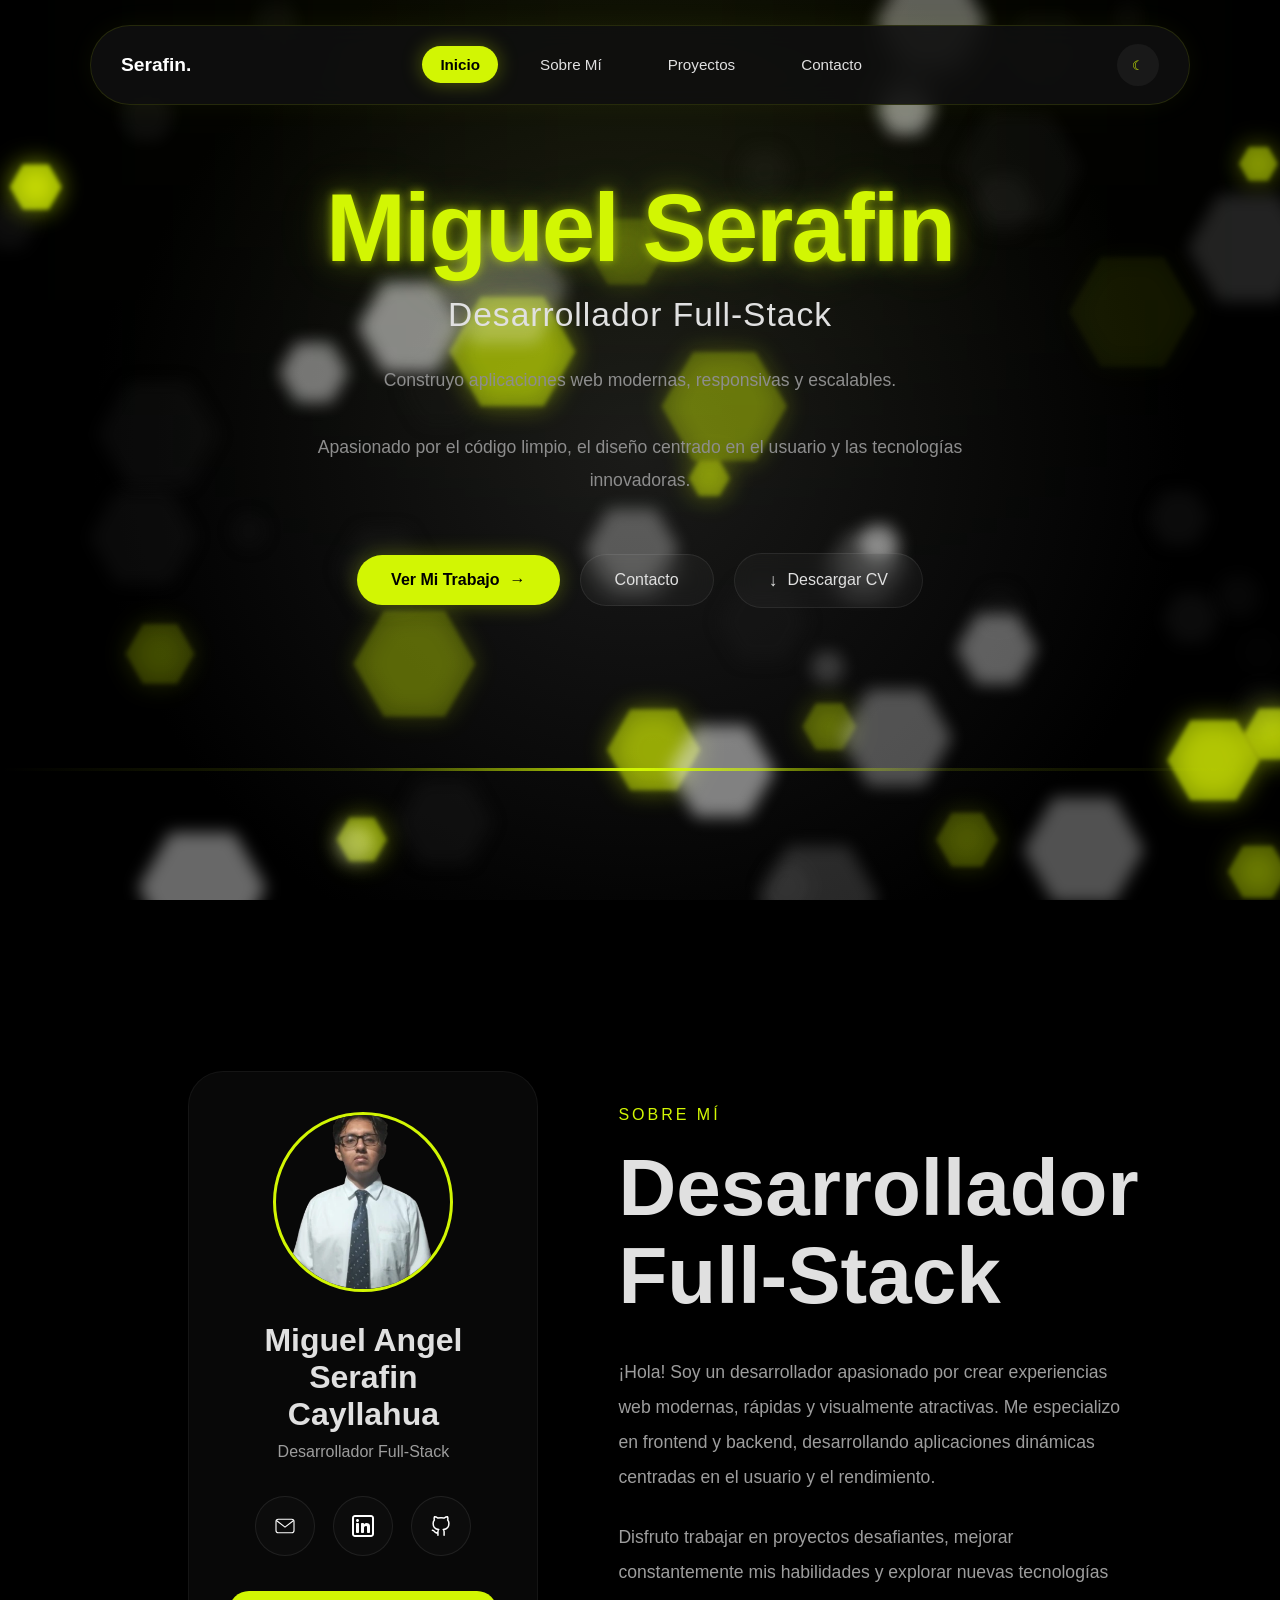
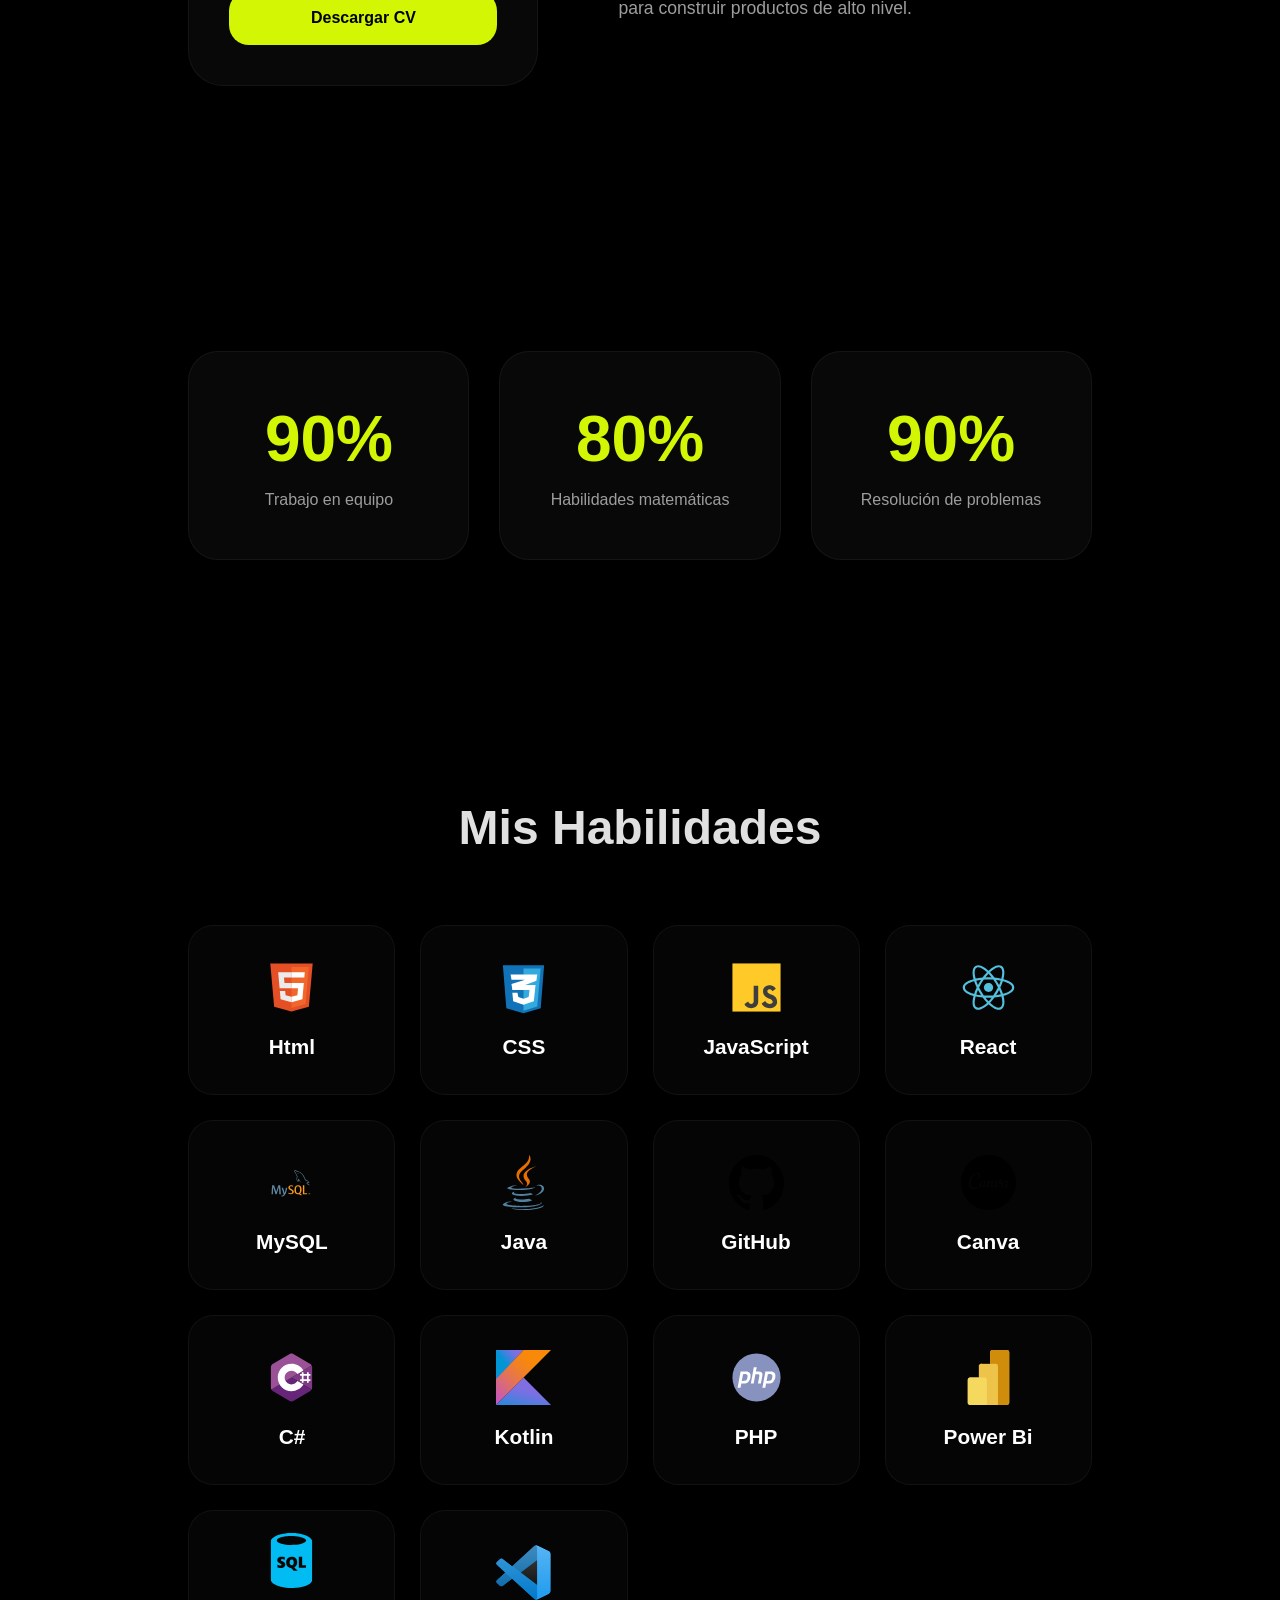
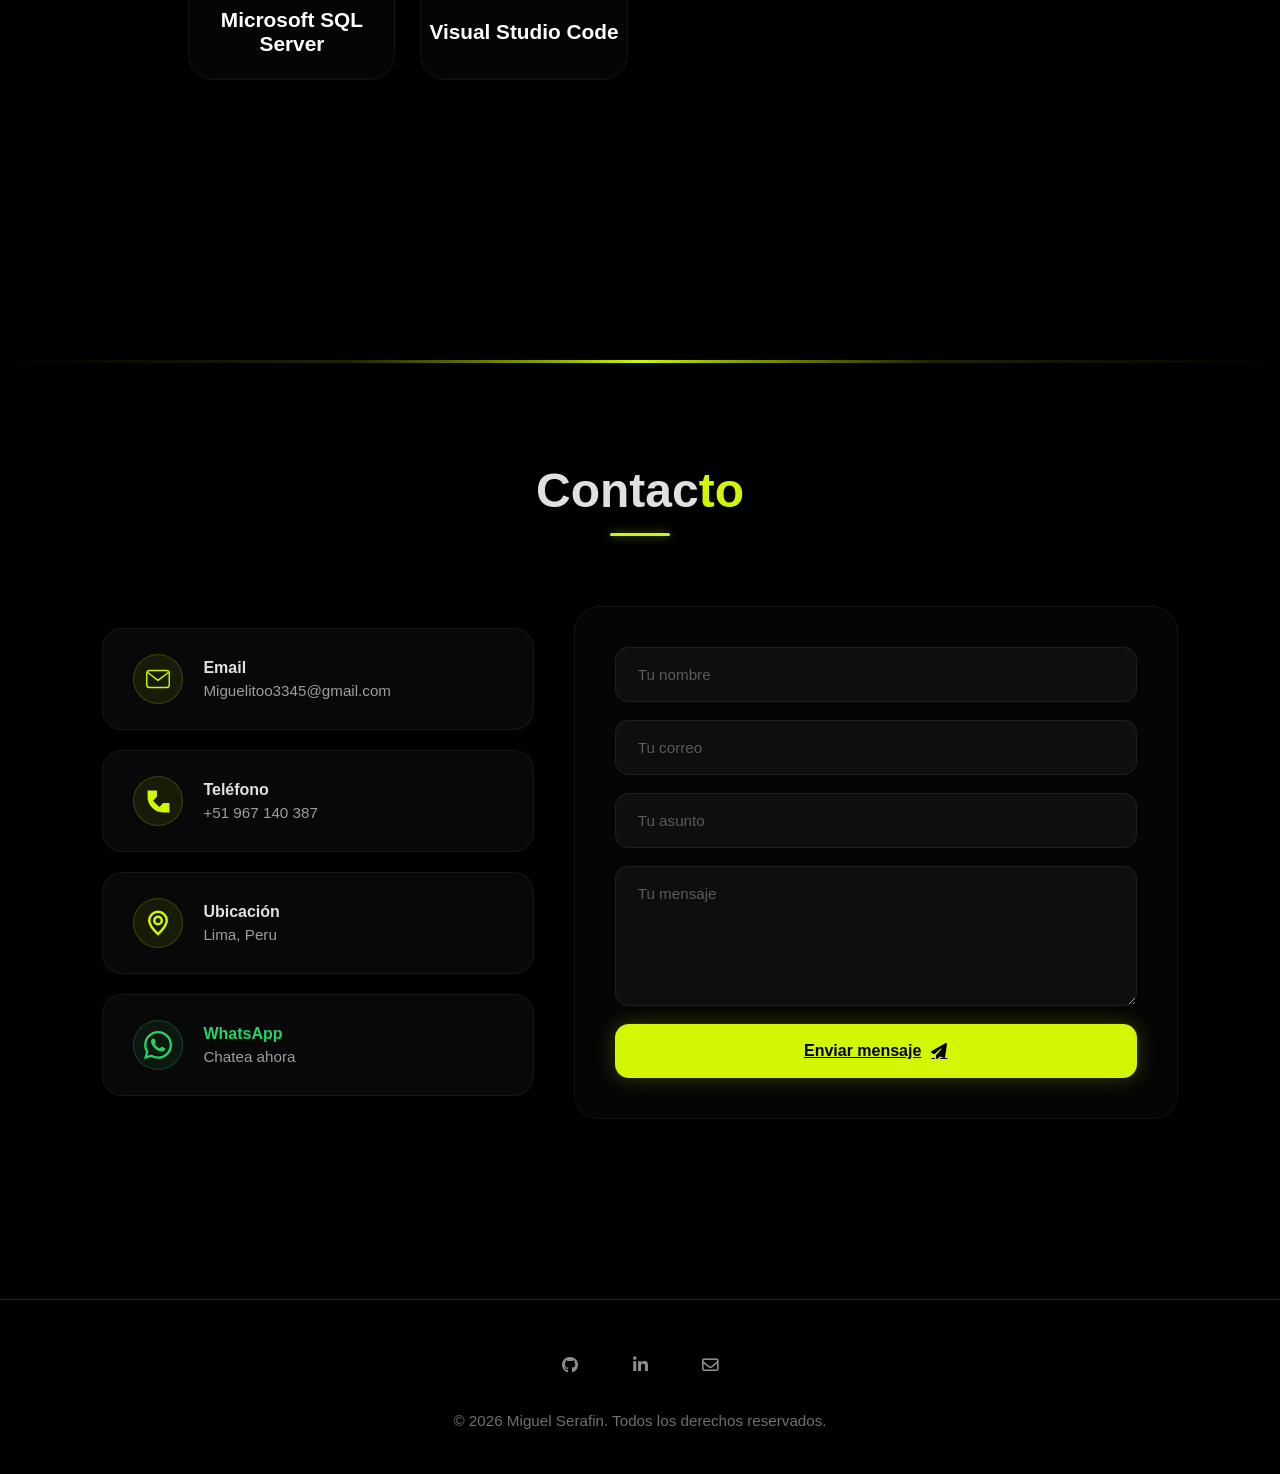
==== commit c9ca1662: "Update index.html" ====
--- a/index.html
+++ b/index.html
@@ -427,10 +427,15 @@
 
                 <textarea placeholder="Tu mensaje" class="contact-textarea"></textarea>
 
-                <button class="contact-btn">
+                <a 
+                    href="https://wa.me/51967140387"
+                    target="_blank"
+                    rel="noopener noreferrer"
+                    class="contact-btn"
+                >
                     Enviar mensaje
                     <i class="fa-solid fa-paper-plane"></i>
-                </button>
+                </a>
 
             </div>
 
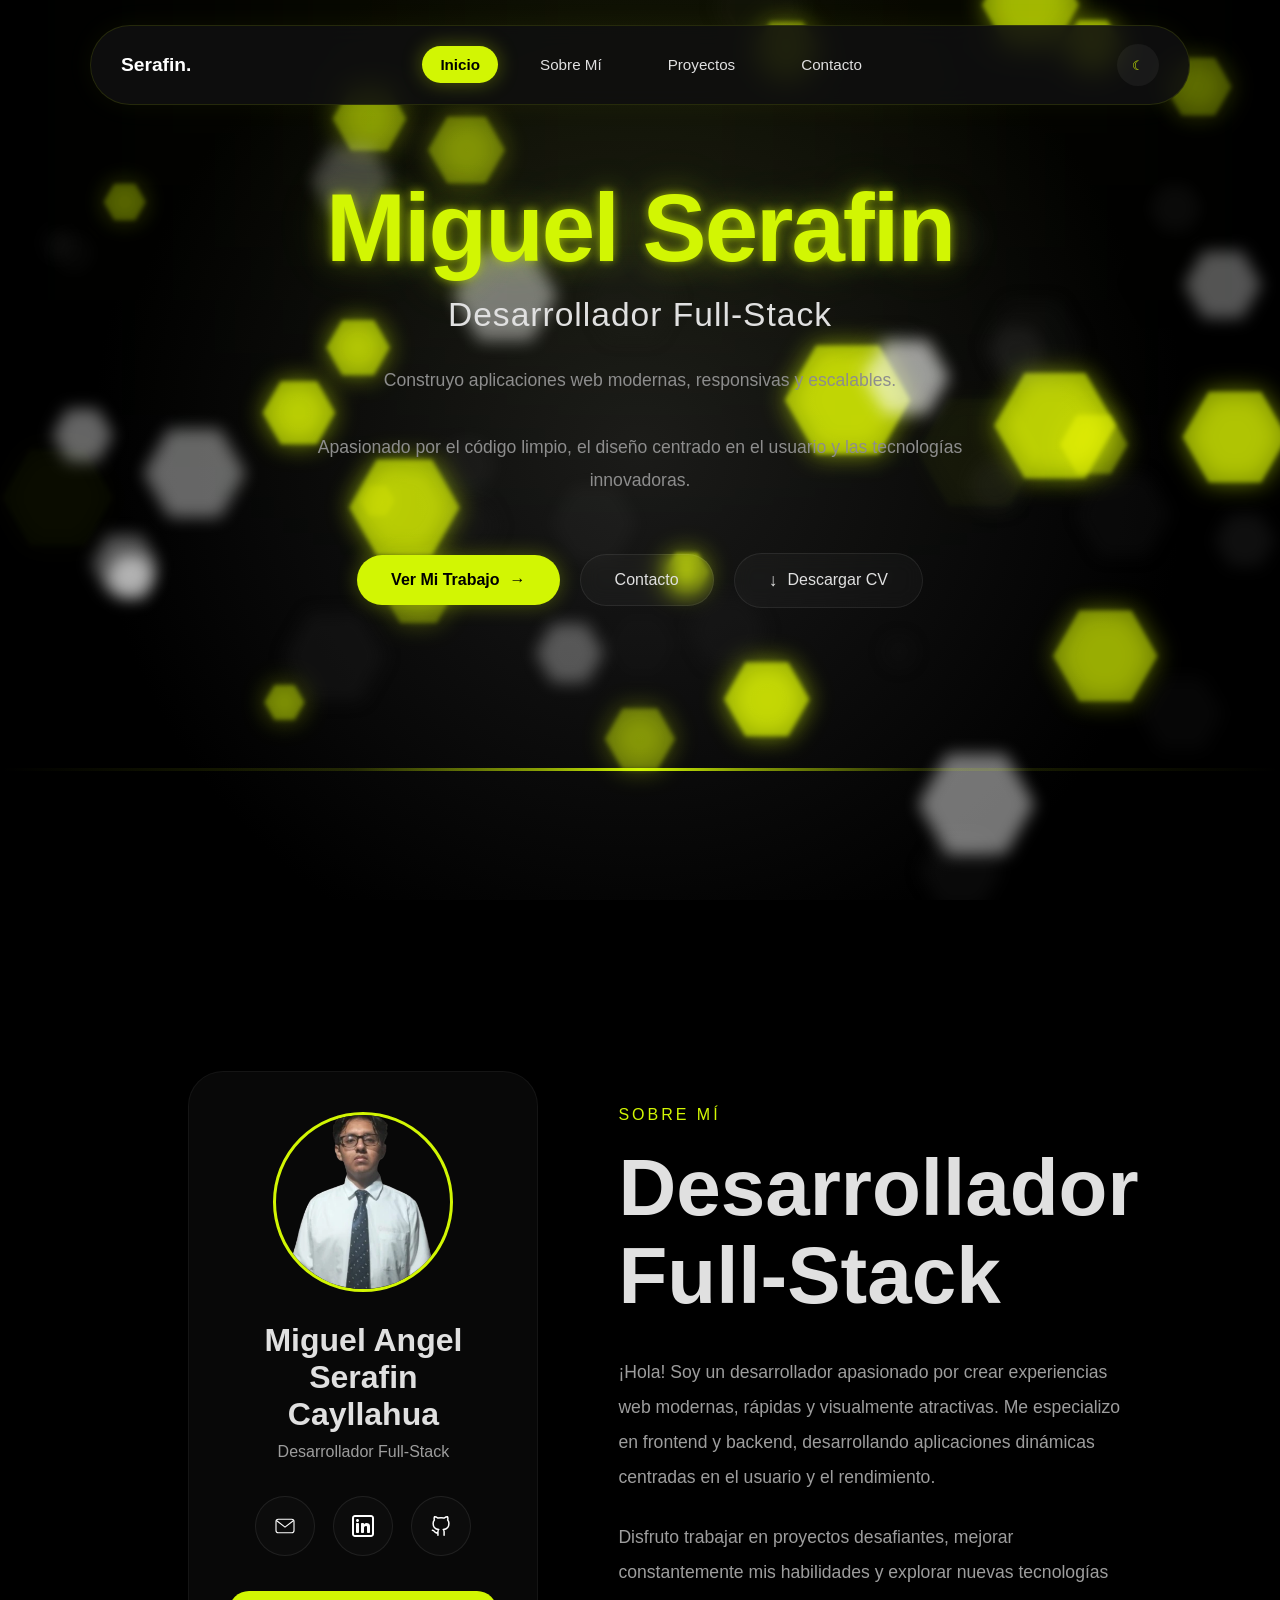
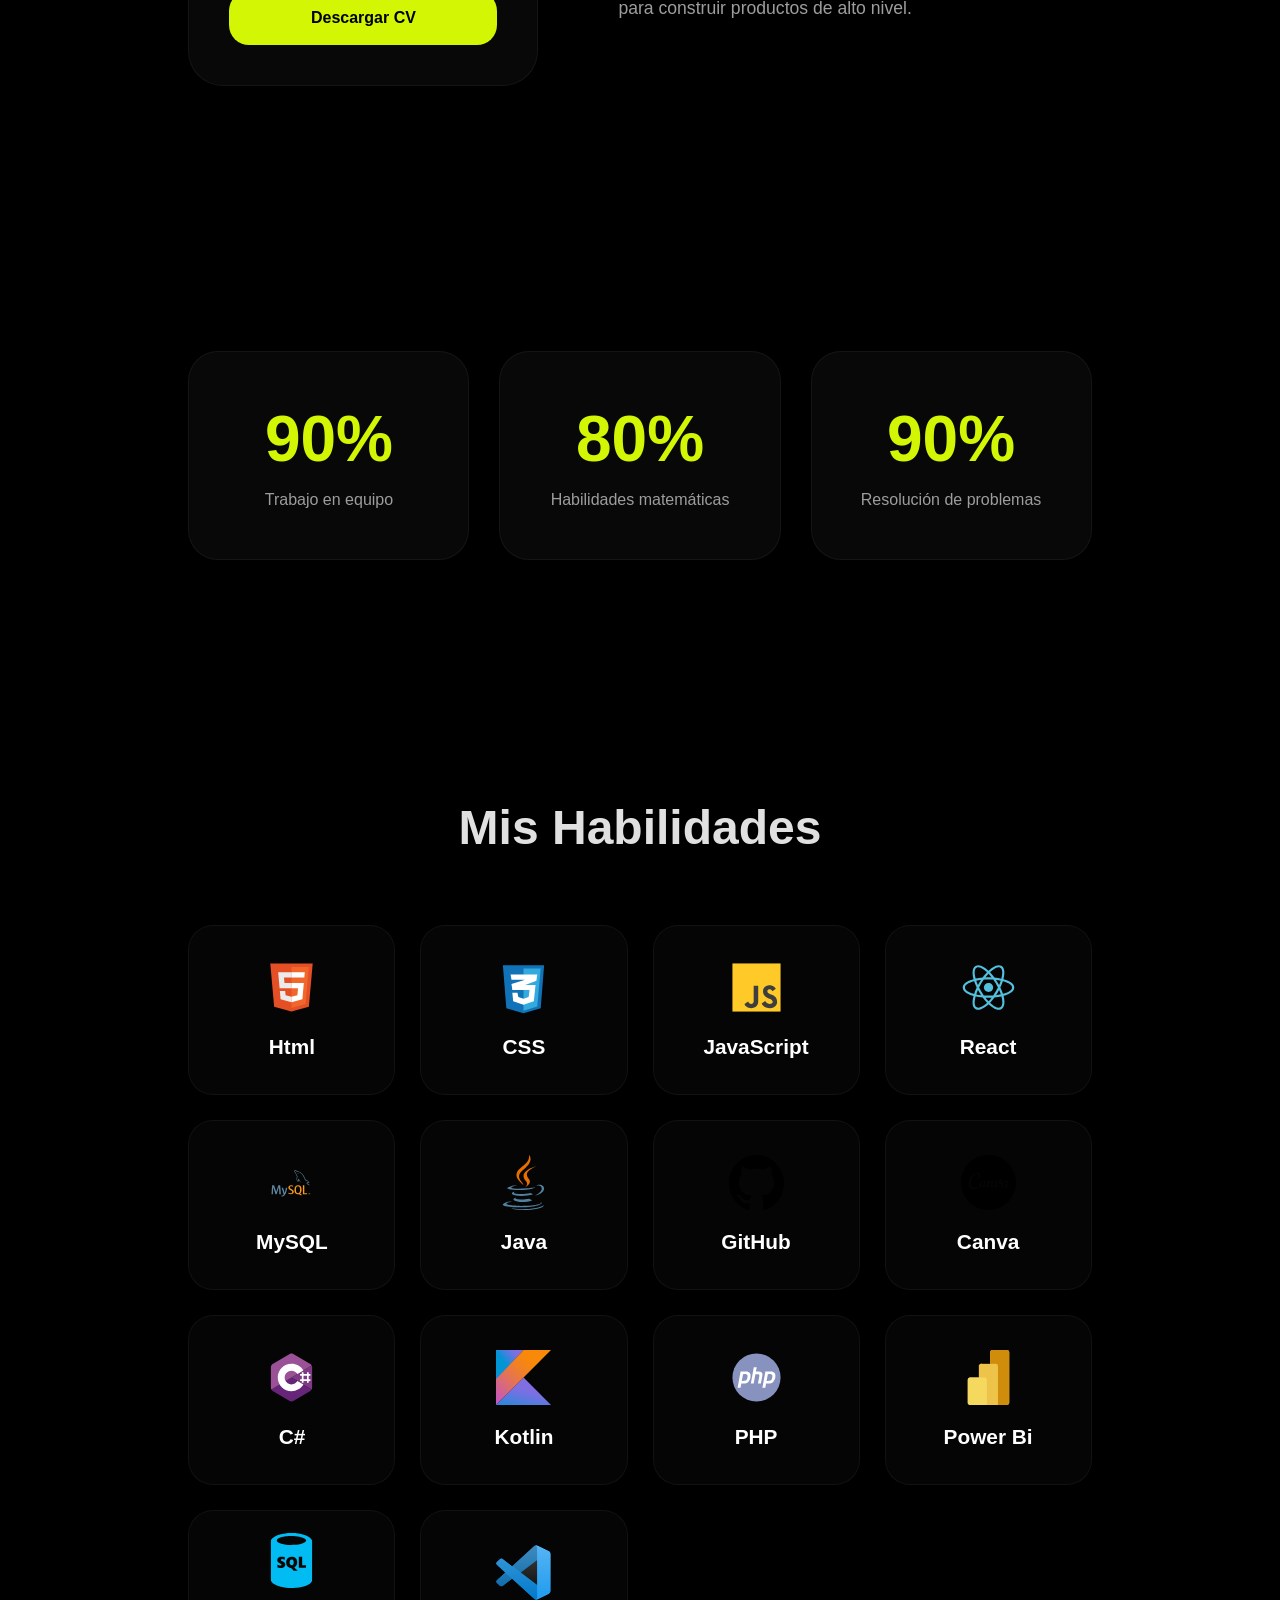
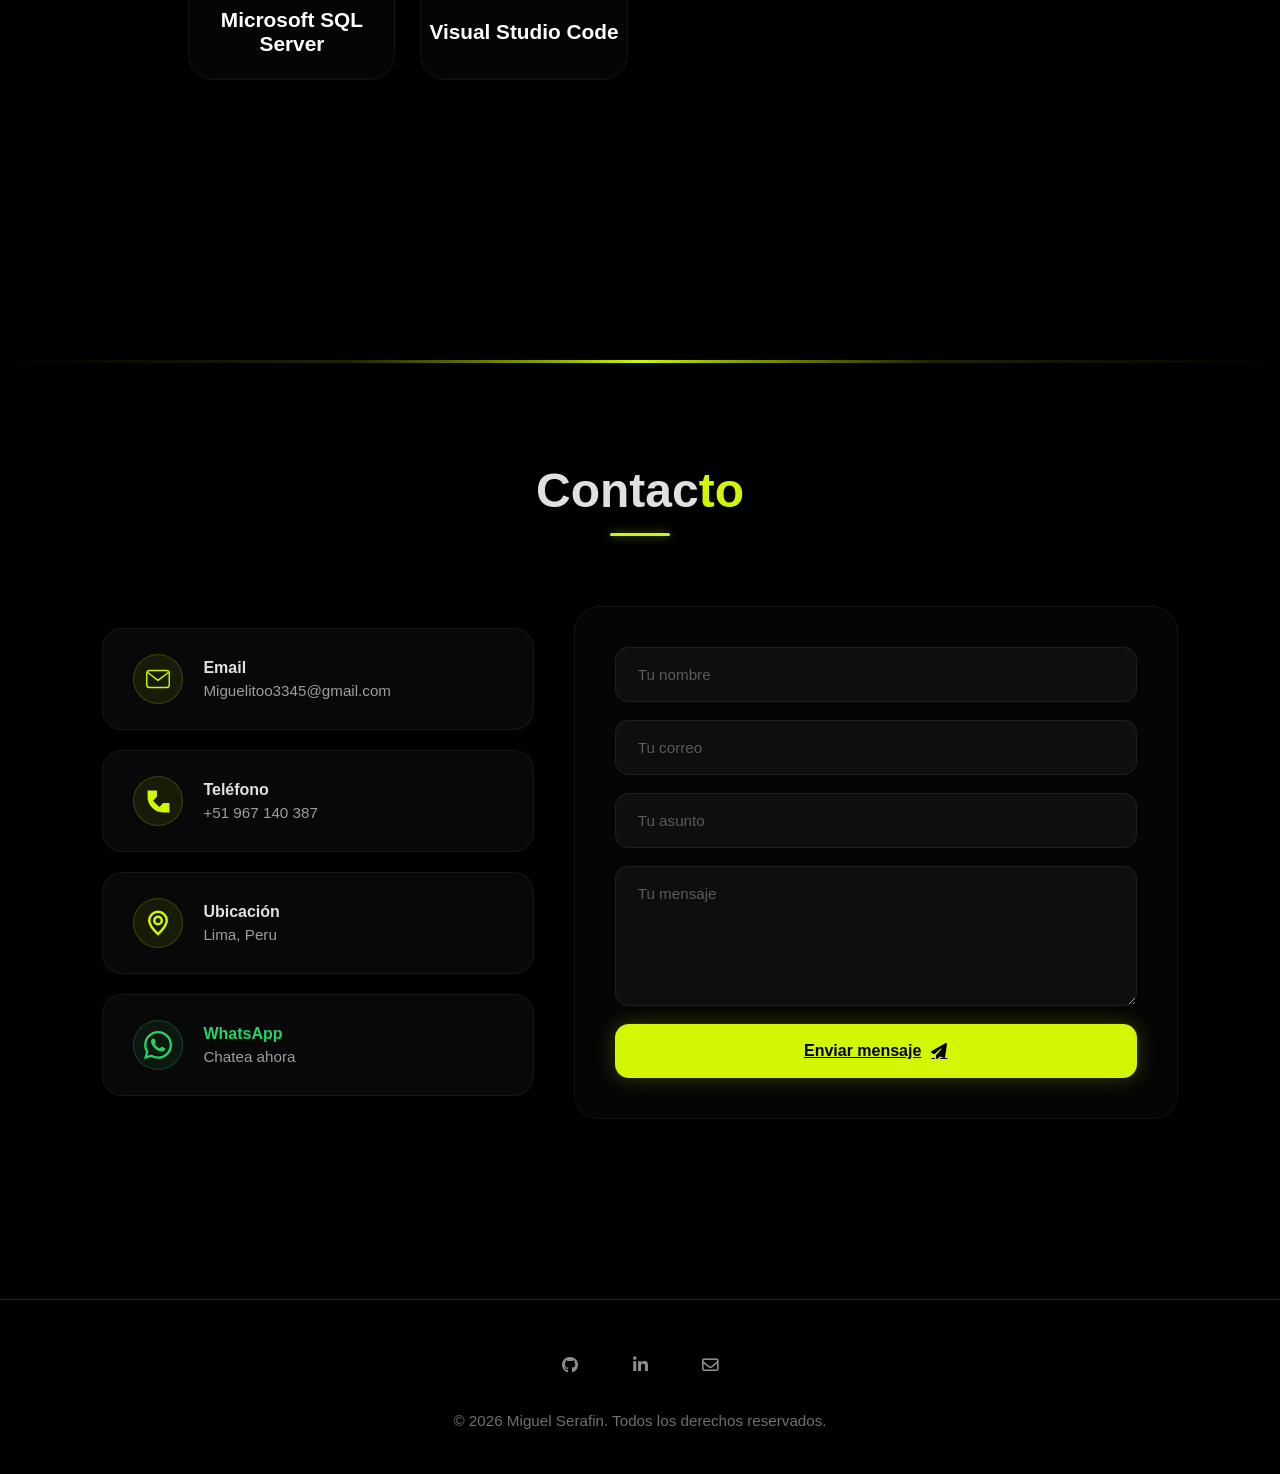
==== commit 9a105b2f: "Actualiza index y estilos" ====
--- a/index.html
+++ b/index.html
@@ -404,15 +404,21 @@
                 </div>
 
                 <!-- WHATSAPP -->
-                <div class="contact-card contact-card--whatsapp">
+                <a 
+                    href="https://wa.me/51967140387"
+                    target="_blank"
+                    rel="noopener noreferrer"
+                    class="contact-card contact-card--whatsapp"
+                >
                     <div class="contact-icon">
                         <img src="assets/icon/wsp-2-svg.svg" alt="WhatsApp" width="30" height="30">
                     </div>
+
                     <div class="contact-text">
                         <h3>WhatsApp</h3>
                         <p>Chatea ahora</p>
                     </div>
-                </div>
+                </a>
 
             </div>
 
--- a/CSS/style.css
+++ b/CSS/style.css
@@ -703,6 +703,9 @@
     transform: translateY(-4px);
     box-shadow: 0 0 35px rgba(210, 246, 3, 0.4);
 }
+.contact-card{
+    text-decoration:none;
+}
 /* ===================================================== */
 /* DIVIDER LINE */
 /* ===================================================== */
